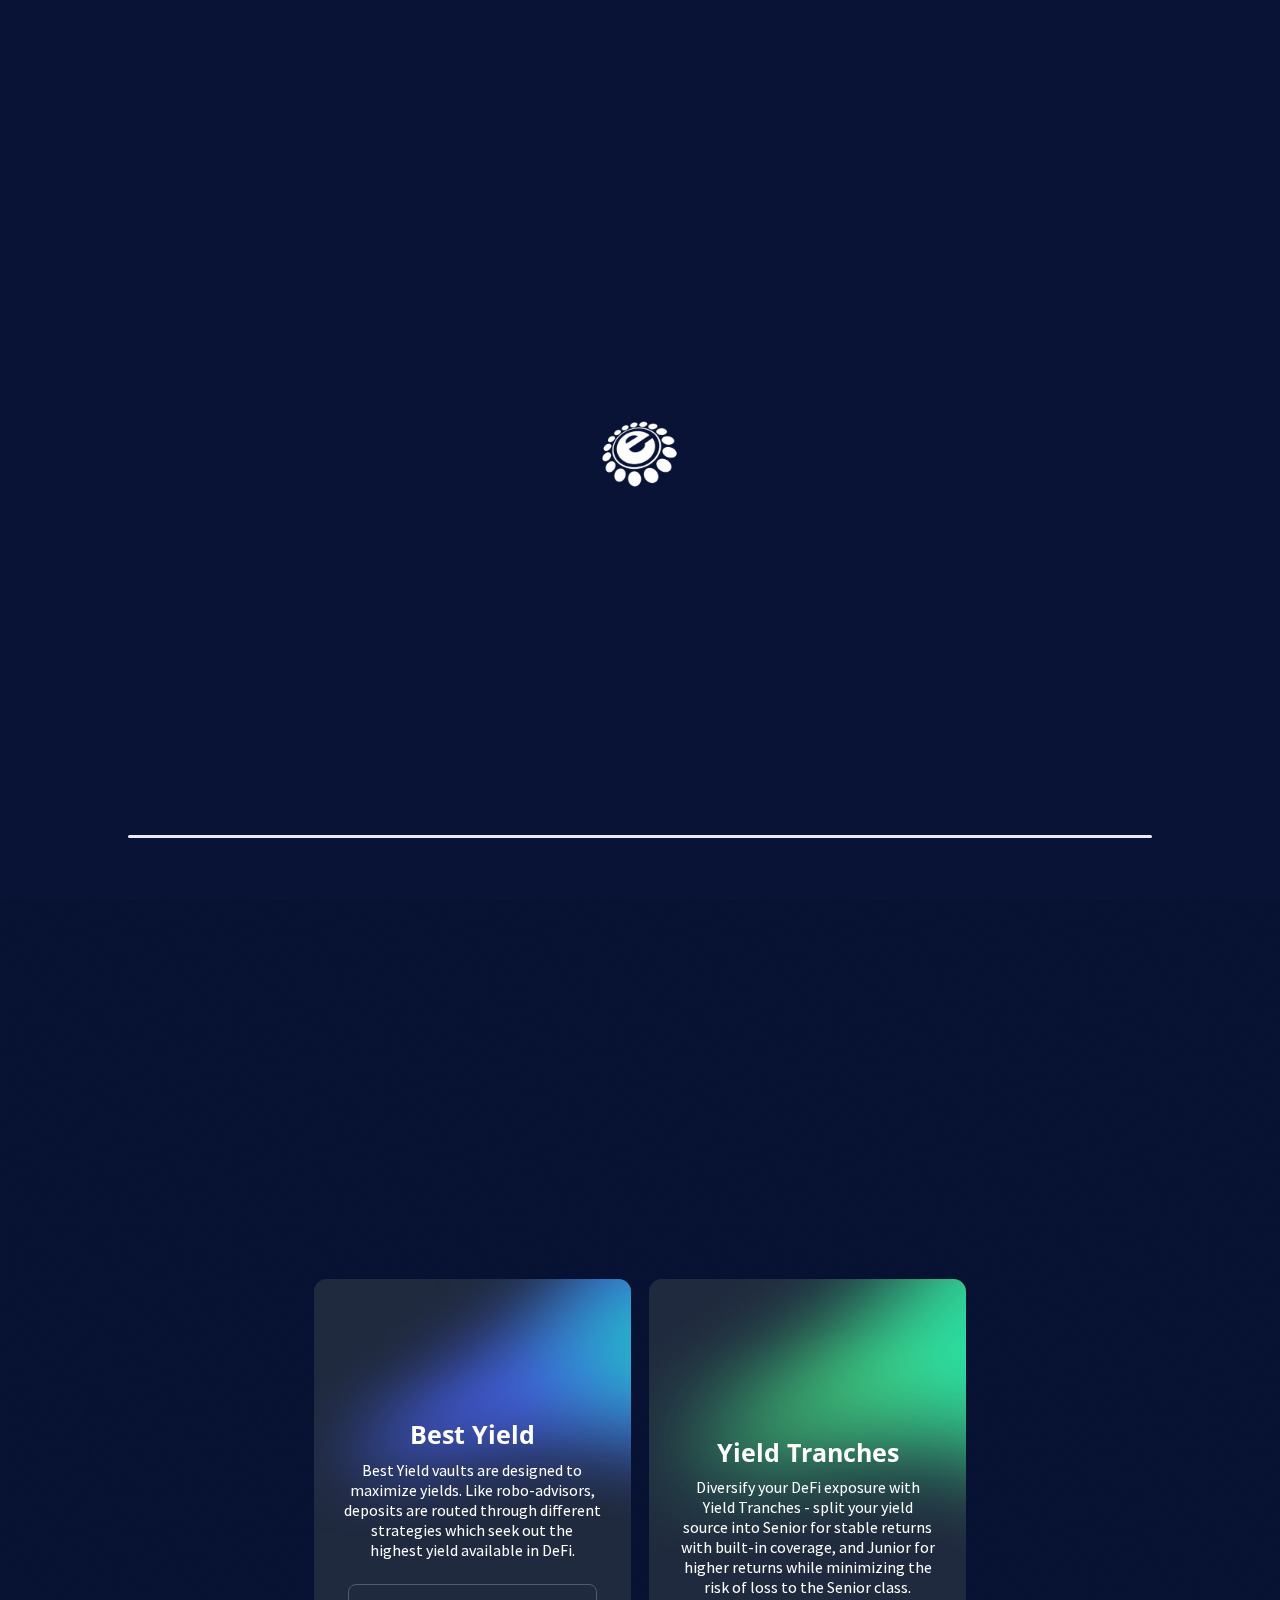
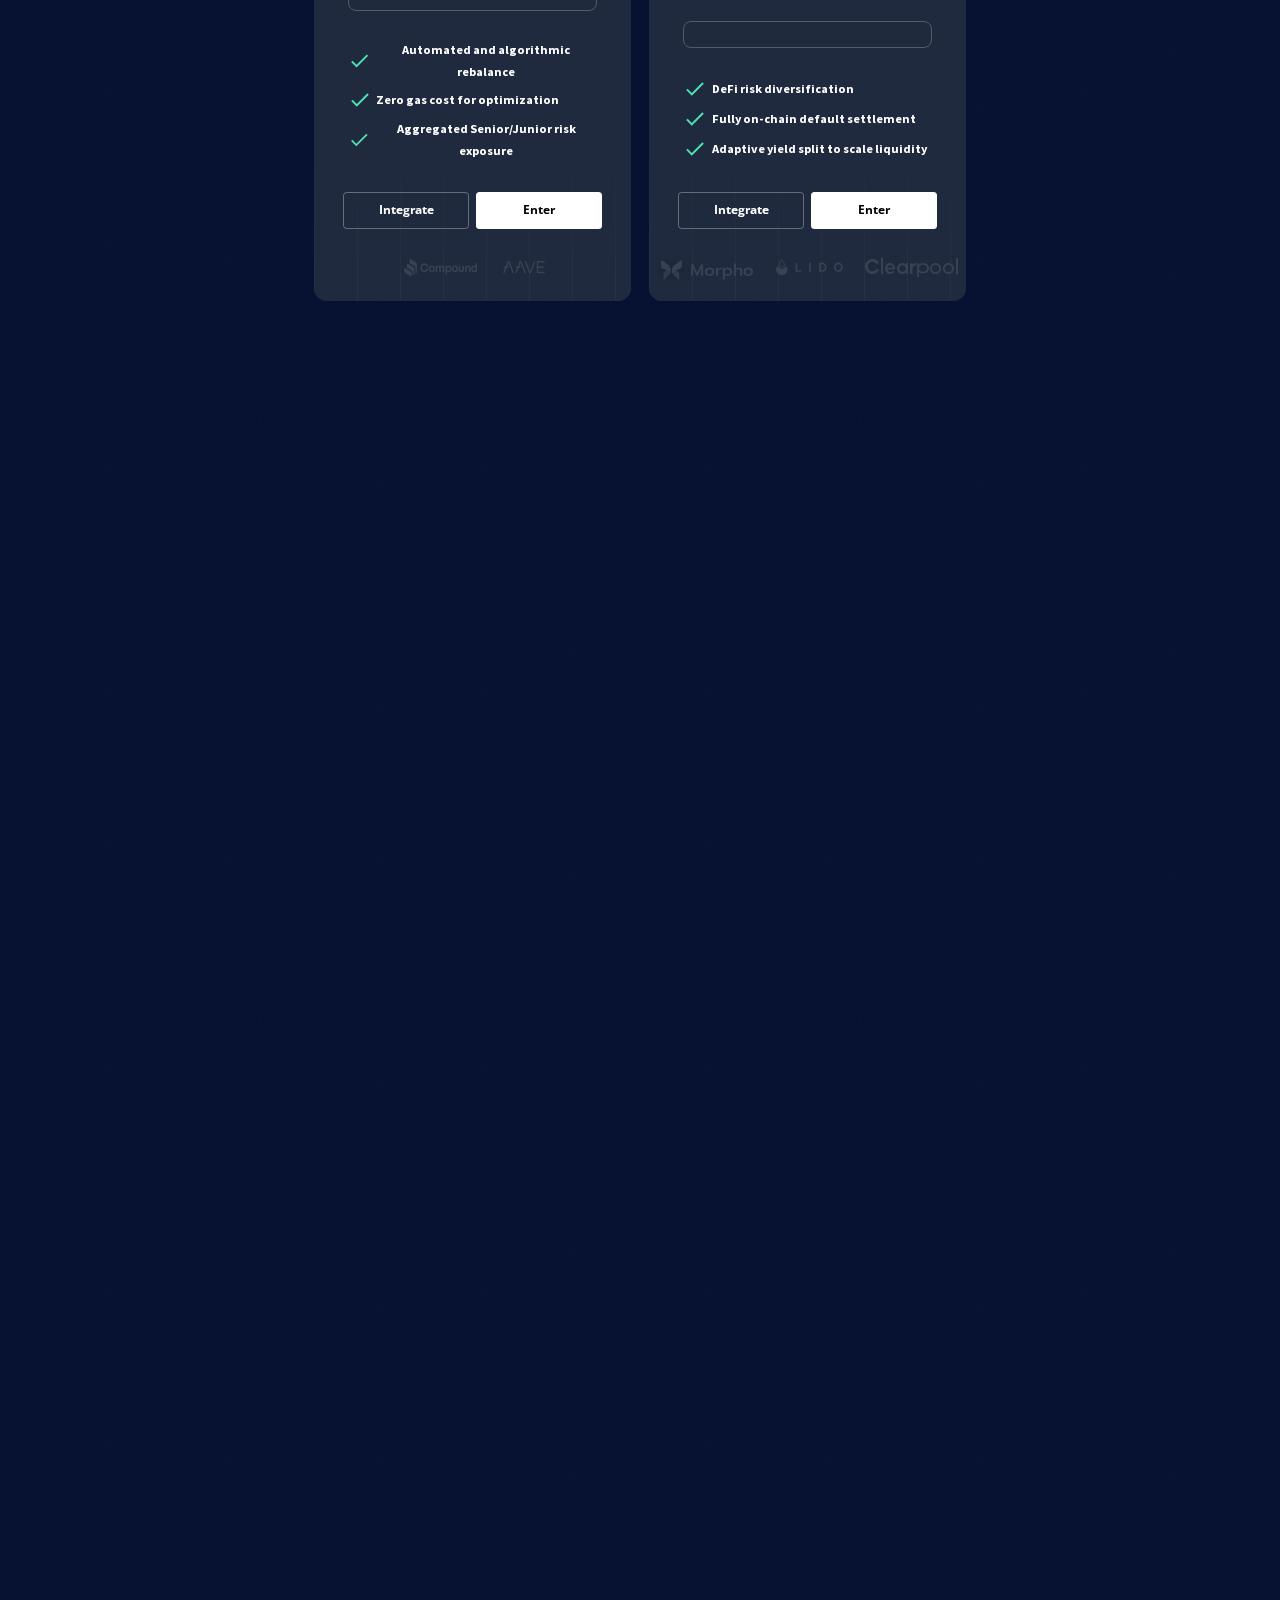
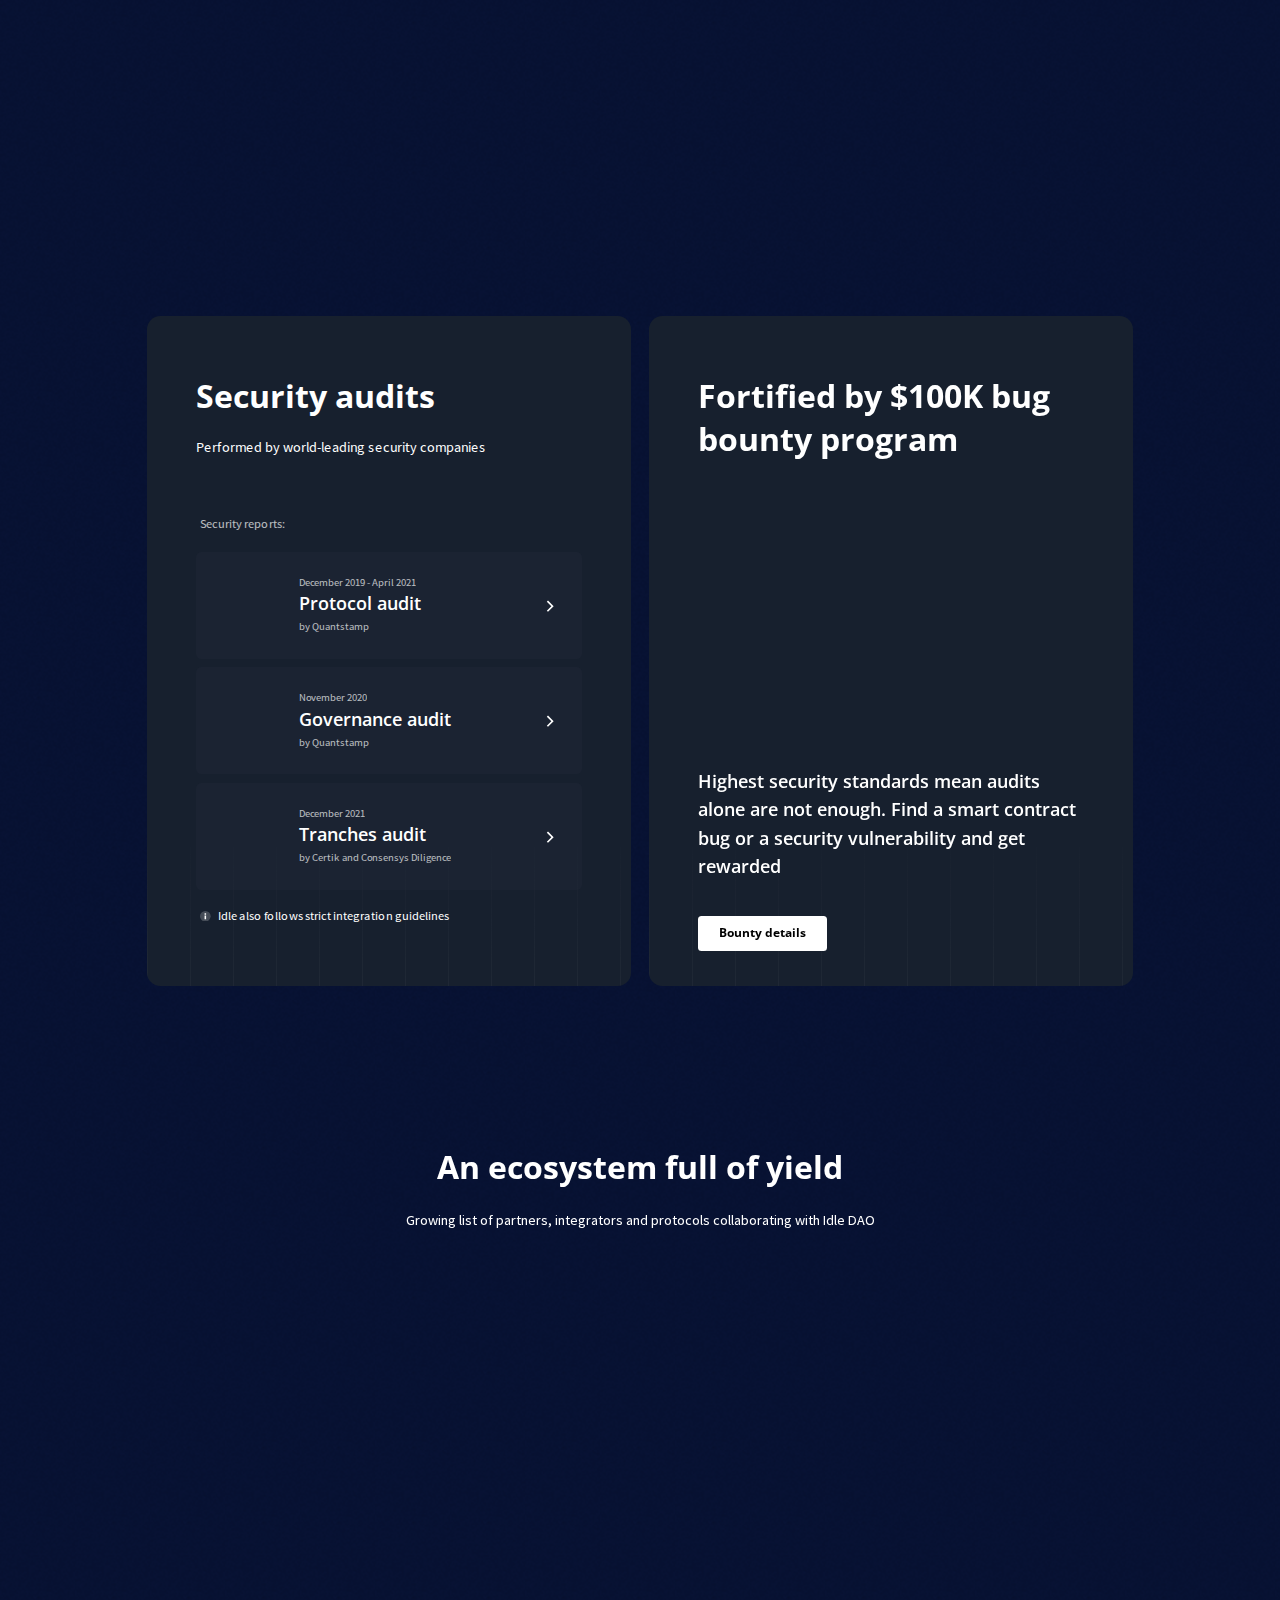
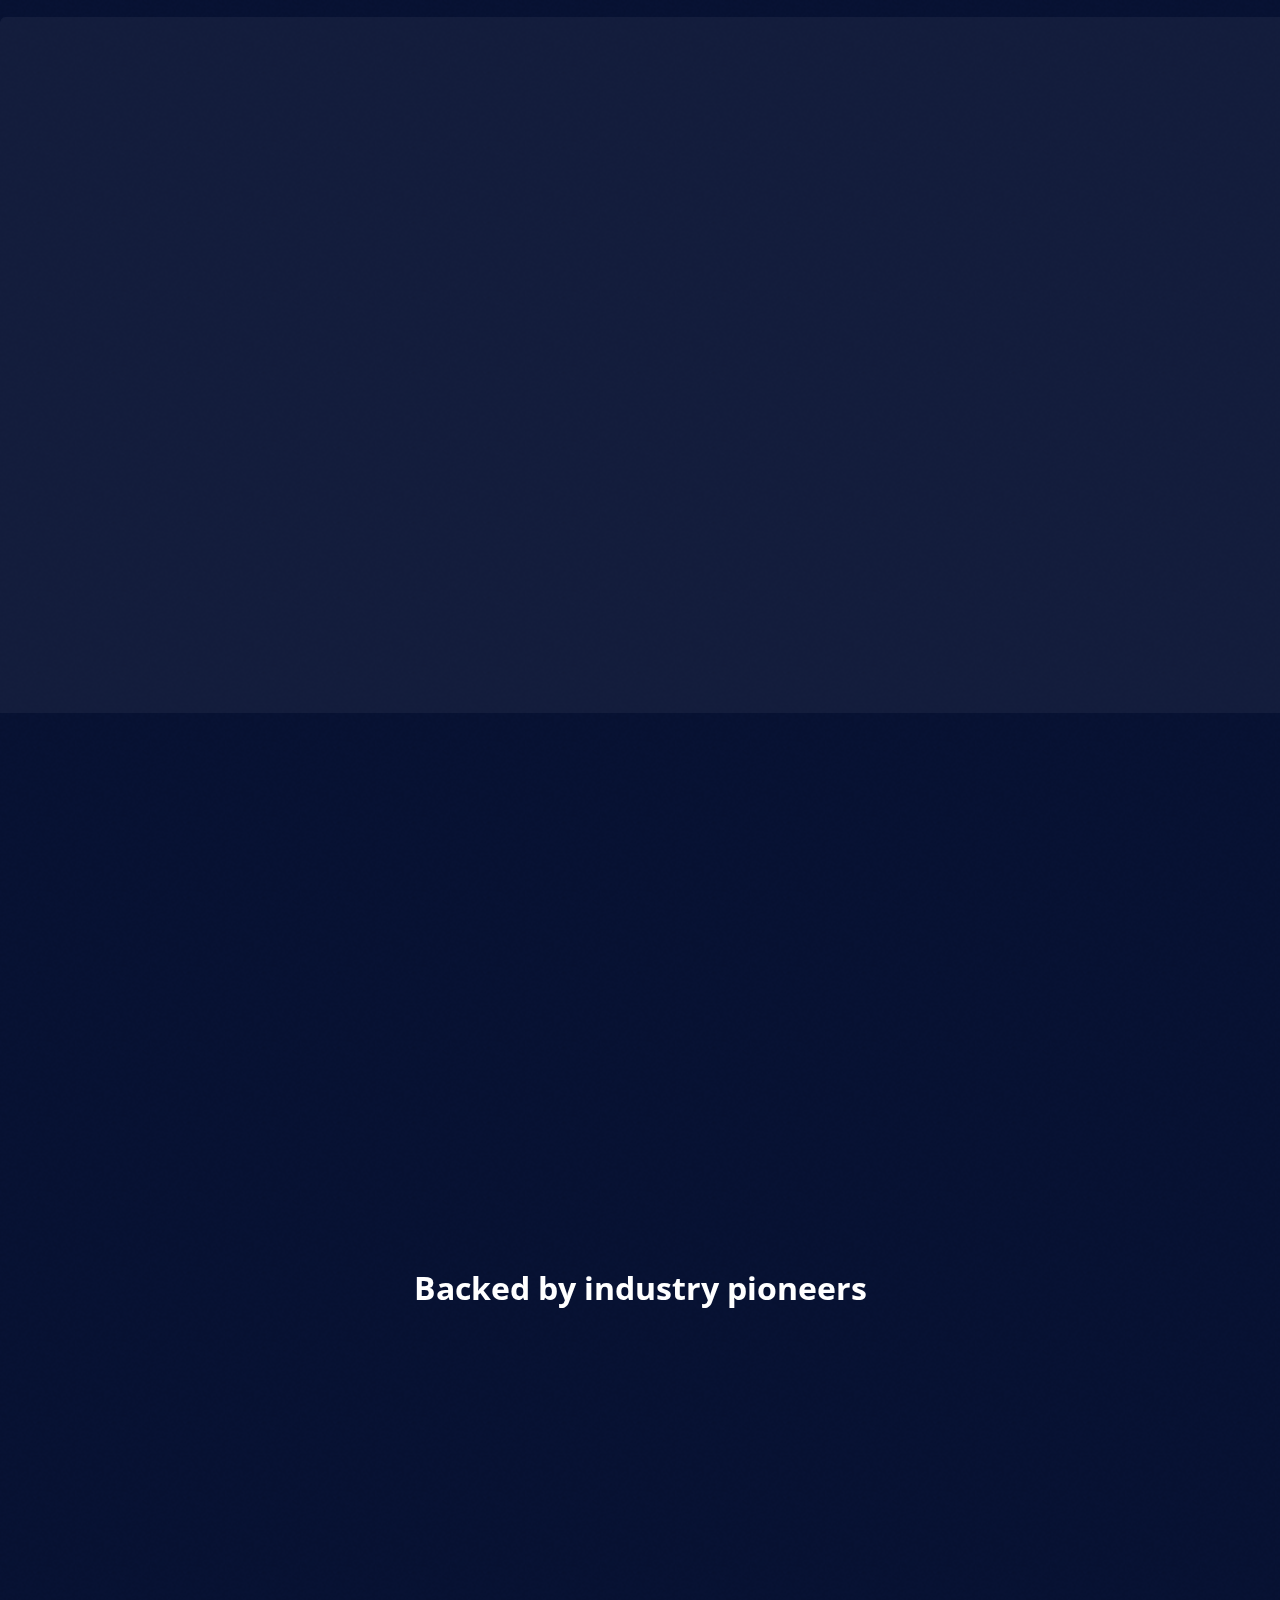
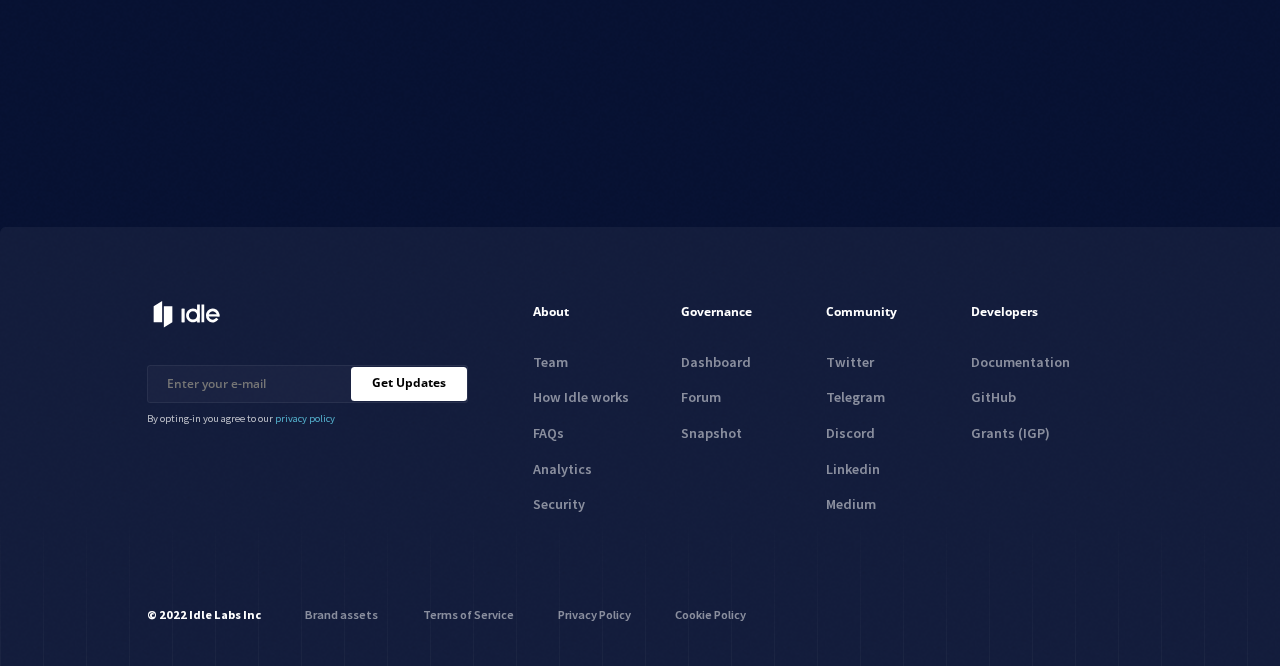
==== no-script.html @ 6b922070 "initial commit" ====
<!DOCTYPE html>
<html lang=en>
<head>
<meta charset=utf-8>
<title>Enable JavaScript</title>
<meta name=robots content=noindex>
<script>window.location.href="/"</script>
<link rel=alternate hreflang=x-default href=http://localhost:8080/ >
<link rel=preload as=image href="assets/img/bgCircles-desktop1.813090.svg">
<link rel=preload as=image href="assets/img/bgCircles-tablet1.5742b5.svg">
<link rel=preload as=image href="assets/img/video-placeholder.2851c4.png">
<link rel=apple-touch-icon sizes=180x180 href="assets/img/apple-touch-icon.627d3f.png">
<link rel=icon type=image/png sizes=32x32 href="assets/img/favicon-32x32.289f89.png">
<link rel=icon type=image/png sizes=16x16 href="assets/img/favicon-16x16.7bce08.png">
<link rel=manifest href="assets/site.webmanifest">
<link rel=mask-icon href="assets/img/safari-pinned-tab.f50ffe.svg" color=#5bbad5>
<meta name=msapplication-TileColor content=#2b5797>
<meta name=theme-color content=#ffffff>
<link href="24.f4e182.css" rel=stylesheet>
<link href="no-script.f18c16.css" rel=stylesheet>
<script>window.ga=window.ga||function(){(ga.q=ga.q||[]).push(arguments)},ga.l=+new Date,ga("create","UA-156373850-1","auto"),ga("send","pageview")</script>
<script async src=https://www.google-analytics.com/analytics.js></script>
</head>
<body class=locale-en>
@inline css here@
<main id=main data-page-id=no-script>
<section class=no-script__section>
<div class=no-script__container>
<div class=no-script__logo-block>
<img src="assets/img/logo.315484.png" alt="Idle finance logo" class=no-script__logo-block__image>
</div>
<div class=no-script__text-block>
<h2 class="no-script__text-block__title title-no-script">JavaScript Required</h2>
<p class="no-script__text-block__subtitle subtitle-no-script">
We’re sorry, but this website needs JavaScript enabled to run correctly. Please, turn it on and come back later. Thank you!
</p>
<p class="no-script__text-block__desc desc-no-script">
If you need help, use
<a href=https://www.enablejavascript.io/en class=no-script__text-block__link target=_blank rel="nofollow noreferrer noopener">this link</a>
to get more information how to turn on JavaScript on your browser.
</p>
</div>
</div>
</section>
</main>
</body>
</html>
---- 24.f4e182.css ----
a,abbr,acronym,address,applet,article,aside,audio,b,big,blockquote,body,canvas,caption,center,cite,code,dd,del,details,dfn,div,dl,dt,em,embed,fieldset,figcaption,figure,footer,form,h1,h2,h3,h4,h5,h6,header,hgroup,html,i,iframe,img,ins,kbd,label,legend,li,main,mark,menu,nav,object,ol,output,p,pre,q,ruby,s,samp,section,small,span,strike,strong,sub,summary,sup,table,tbody,td,tfoot,th,thead,time,tr,tt,u,ul,var,video{border:0;font-size:100%;font:inherit;margin:0;padding:0;vertical-align:baseline}article,aside,details,figcaption,figure,footer,header,hgroup,main,menu,nav,section{display:block}[hidden]{display:none}body{line-height:1}menu,ol,ul{list-style:none}blockquote,q{quotes:none}blockquote:after,blockquote:before,q:after,q:before{content:"";content:none}table{border-collapse:collapse;border-spacing:0}html{font-size:6.94444vw}@media (max-width:1024px){html{font-size:13.02083vw}}@media (max-width:480px){html{font-size:26.66667vw}}@font-face{font-display:swap;font-family:Open Sans;font-weight:600;src:url(assets/fonts/OpenSansSemiBold.d72615.ttf) format("truetype")}@font-face{font-display:swap;font-family:Open Sans;font-weight:700;src:url(assets/fonts/OpenSansBold.6e2716.ttf) format("truetype")}@font-face{font-display:swap;font-family:Source Sans Pro;font-weight:400;src:url(assets/fonts/SourceSansProRegular.df87f5.ttf) format("truetype")}@font-face{font-display:swap;font-family:Source Sans Pro;font-weight:600;src:url(assets/fonts/SourceSansProSemiBold.f2fa8f.ttf) format("truetype")}@font-face{font-display:swap;font-family:Source Sans Pro;font-weight:700;src:url(assets/fonts/SourceSansProBold.2dec2f.ttf) format("truetype")}@font-face{font-display:swap;font-family:Fira Code;font-weight:400;src:url(assets/fonts/FiraCode-Regular.34d681.ttf) format("truetype")}:root{--main-font:"Open Sans",sans-serif;--sub-font:"Source Sans Pro",sans-serif;--font-size-h1:.72rem;--font-size-h2:.36rem;--font-size-h3:.28rem;--font-size-h4:.2rem;--font-size-sub-1:.16rem;--font-size-sub-2:.14rem;--font-size-sub-3:.12rem;--font-size-sub-4:.12rem;--font-size-desc1:.24rem;--font-size-desc2:.16rem;--font-size-desc3:.14rem;--font-size-desc-large:.2rem;--font-size-btn-label1:.16rem;--font-size-btn-label2:.14rem;--font-size-label1:.16rem;--font-size-label2:.16rem;--font-size-label3:.14rem;--font-size-value1:.54rem;--font-size-value2:.28rem;--font-size-tab-desc1:.14rem;--line-height-h1:.8rem;--line-height-h2:.48rem;--line-height-h3:.44rem;--line-height-h4:.32rem;--line-height-sub-1:.22rem;--line-height-sub-2:.21rem;--line-height-sub-3:.16rem;--line-height-sub-4:.14rem;--line-height-desc1:.4rem;--line-height-desc2:.32rem;--line-height-desc3:.24rem;--line-height-desc-large:.32rem;--line-height-btn-label1:.22rem;--line-height-btn-label2:.19rem;--line-height-label1:.24rem;--line-height-label2:.24rem;--line-height-label3:.3rem;--line-height-value1:.56rem;--line-height-value2:.32rem;--line-height-tab-desc1:.3rem;--font-weight-1:100;--font-weight-2:200;--font-weight-3:300;--font-weight-4:400;--font-weight-5:500;--font-weight-6:600;--font-weight-7:700;--letter-spacing:normal;--letter-spacing-0:0;--letter-spacing-1:-1%;--letter-spacing-2:-2%;--letter-spacing-3:-.02rem;--font-no-script:"Open Sans",sans-serif;--font-size-title-ns:.43rem;--font-size-subtitle-ns:.2rem;--font-size-desc-ns:.16rem;--line-height-title-ns:.52rem;--line-height-subtitle-ns:.26rem;--line-height-desc-ns:.19rem;--letter-spacing-title-ns:-.006rem;--letter-spacing-subtitle-ns:-.002rem;--letter-spacing-desc-ns:-.001rem;--font-page-404:"Open Sans",sans-serif;--font-size-title-404:1.73rem;--font-size-subtitle-404:.2rem;--font-size-label-404:.16rem;--line-height-title-404:2.08rem;--line-height-subtitle-404:.26rem;--line-height-label-404:.19rem;--letter-spacing-title-404:-.047rem;--letter-spacing-subtitle-404:-.0005rem;--letter-spacing-label-404:-.0018rem}@media (max-width:1024px){:root{--font-size-h1:.64rem;--font-size-h3:.26rem;--font-size-desc1:.22rem;--font-size-desc-large:.16rem;--font-size-label1:.32rem;--font-size-label2:.16rem;--font-size-sub-2:.12rem;--font-size-sub-3:.1rem;--font-size-sub-4:.12rem;--font-size-value1:.4rem;--font-size-value2:.26rem;--font-size-tab-desc1:.12rem;--line-height-h1:.68rem;--line-height-h3:.32rem;--line-height-desc1:.36rem;--line-height-desc-large:.28rem;--line-height-label1:.4rem;--line-height-label2:.24rem;--line-height-sub-2:.14rem;--line-height-sub-3:.14rem;--line-height-sub-4:.21rem;--line-height-value1:.44rem;--line-height-value2:.34rem;--line-height-tab-desc1:.28rem;--letter-spacing-title-ns:-.007rem;--letter-spacing-subtitle-ns:-.002rem;--font-size-title-404:1.5rem;--line-height-title-404:1.8rem;--letter-spacing-title-404:-.044rem}}@media (max-width:480px){:root{--font-size-h1:.46rem;--font-size-h2:.34rem;--font-size-h3:.22rem;--font-size-h4:.18rem;--font-size-sub-1:.12rem;--font-size-sub-4:.11rem;--font-size-desc1:.2rem;--font-size-desc2:.16rem;--font-size-label1:.24rem;--font-size-btn-label1:.14rem;--font-size-btn-label2:.12rem;--font-size-value1:.42rem;--font-size-value2:.22rem;--line-height-h1:.54rem;--line-height-h2:.42rem;--line-height-h3:.3rem;--line-height-h4:.3rem;--line-height-sub-1:.2rem;--line-height-desc1:.32rem;--line-height-desc2:.28rem;--line-height-label1:.32rem;--line-height-btn-label1:.19rem;--line-height-value1:.4rem;--line-height-value2:.28rem;--font-size-title-ns:.2rem;--font-size-subtitle-ns:.14rem;--font-size-desc-ns:.12rem;--line-height-title-ns:.24rem;--line-height-subtitle-ns:.18rem;--line-height-desc-ns:.14rem;--letter-spacing-title-ns:-.0033rem;--letter-spacing-subtitle-ns:-.00125rem;--letter-spacing-desc-ns:-.0008rem;--font-size-title-404:1rem;--font-size-subtitle-404:.14rem;--font-size-label-404:.12rem;--line-height-title-404:1.2rem;--line-height-subtitle-404:.18rem;--line-height-label-404:.14rem;--letter-spacing-title-404:-.0275rem;--letter-spacing-label-404:-.001rem}}:root{--color-black:#000;--color-gray:#cdd0d6;--color-white:#fff;--color-white80:hsla(0,0%,100%,0.5019607843137255);--color-white40:hsla(0,0%,100%,0.3764705882352941);--color-main-dark:#081336;--color-underline:#d9d9d9;--color-secondary-dark:#17202e;--color-tertiary-dark:#202a3e;--color-additional-dark:#464d66;--color-main-accent:#9caff6;--color-secondary-accent:#0416d2;--color-primary:#3973cf;--color-product-card-bg:linear-gradient(360deg,#3643b9 -35.85%,#3643b8 -25.95%,#3441b7 -16.05%,#323fb4 -6.15%,#2f3bb0 3.76%,#2a37aa 13.66%,#2532a4 23.56%,#202c9d 33.46%,#1a2795 43.37%,#15218e 53.27%,#101c88 63.17%,#0b1882 73.07%,#08147e 82.98%,#06127b 92.88%,#04107a 102.78%,#041079 112.68%);--color-bg-no-script:#081336;--color-desc-no-script:#7d7d7d;--color-subtitle-no-script:#8a8a8a;--color-link-no-script:#b0b0b0;--color-title-no-script:#eee;--color-bg-page-404:#081336;--color-subtitle-page-404:#8a8a8a;--color-title-page-404:#eee;--container-width:11.1rem;--container-width-small:8rem;--header-height:.76rem}@media (max-width:1024px){:root{--container-width:6.8rem;--container-width-small:6.8rem}}@media (max-width:480px){:root{--container-width:3.15rem;--container-width-small:3.15rem}}a{color:#6ae4ff}a.center-text,article.center-text,blockquote.center-text,body.center-text,button.center-text,div.center-text,footer.center-text,form.center-text,h1.center-text,h2.center-text,h3.center-text,h4.center-text,h5.center-text,h6.center-text,header.center-text,html.center-text,label.center-text,li.center-text,nav.center-text,p.center-text,section.center-text,small.center-text,span.center-text,strong.center-text,ul.center-text{text-align:center}a.left-text,article.left-text,blockquote.left-text,body.left-text,button.left-text,div.left-text,footer.left-text,form.left-text,h1.left-text,h2.left-text,h3.left-text,h4.left-text,h5.left-text,h6.left-text,header.left-text,html.left-text,label.left-text,li.left-text,nav.left-text,p.left-text,section.left-text,small.left-text,span.left-text,strong.left-text,ul.left-text{text-align:left}a.right-text,article.right-text,blockquote.right-text,body.right-text,button.right-text,div.right-text,footer.right-text,form.right-text,h1.right-text,h2.right-text,h3.right-text,h4.right-text,h5.right-text,h6.right-text,header.right-text,html.right-text,label.right-text,li.right-text,nav.right-text,p.right-text,section.right-text,small.right-text,span.right-text,strong.right-text,ul.right-text{text-align:right}a.cap-text,article.cap-text,blockquote.cap-text,body.cap-text,button.cap-text,div.cap-text,footer.cap-text,form.cap-text,h1.cap-text,h2.cap-text,h3.cap-text,h4.cap-text,h5.cap-text,h6.cap-text,header.cap-text,html.cap-text,label.cap-text,li.cap-text,nav.cap-text,p.cap-text,section.cap-text,small.cap-text,span.cap-text,strong.cap-text,ul.cap-text{text-transform:capitalize}a.up-text,article.up-text,blockquote.up-text,body.up-text,button.up-text,div.up-text,footer.up-text,form.up-text,h1.up-text,h2.up-text,h3.up-text,h4.up-text,h5.up-text,h6.up-text,header.up-text,html.up-text,label.up-text,li.up-text,nav.up-text,p.up-text,section.up-text,small.up-text,span.up-text,strong.up-text,ul.up-text{text-transform:uppercase}a.low-text,article.low-text,blockquote.low-text,body.low-text,button.low-text,div.low-text,footer.low-text,form.low-text,h1.low-text,h2.low-text,h3.low-text,h4.low-text,h5.low-text,h6.low-text,header.low-text,html.low-text,label.low-text,li.low-text,nav.low-text,p.low-text,section.low-text,small.low-text,span.low-text,strong.low-text,ul.low-text{text-transform:lowercase}a.title-h1,article.title-h1,blockquote.title-h1,body.title-h1,button.title-h1,div.title-h1,footer.title-h1,form.title-h1,h1.title-h1,h2.title-h1,h3.title-h1,h4.title-h1,h5.title-h1,h6.title-h1,header.title-h1,html.title-h1,label.title-h1,li.title-h1,nav.title-h1,p.title-h1,section.title-h1,small.title-h1,span.title-h1,strong.title-h1,ul.title-h1{color:var(--color-white);font-family:var(--main-font);font-size:var(--font-size-h1);font-weight:var(--font-weight-6);letter-spacing:var(--letter-spacing-3);line-height:var(--line-height-h1)}a.title-h2,article.title-h2,blockquote.title-h2,body.title-h2,button.title-h2,div.title-h2,footer.title-h2,form.title-h2,h1.title-h2,h2.title-h2,h3.title-h2,h4.title-h2,h5.title-h2,h6.title-h2,header.title-h2,html.title-h2,label.title-h2,li.title-h2,nav.title-h2,p.title-h2,section.title-h2,small.title-h2,span.title-h2,strong.title-h2,ul.title-h2{color:var(--color-white);font-family:var(--main-font);font-size:var(--font-size-h2);font-weight:var(--font-weight-7);letter-spacing:var(--letter-spacing-1);line-height:var(--line-height-h2)}a.title-h3,article.title-h3,blockquote.title-h3,body.title-h3,button.title-h3,div.title-h3,footer.title-h3,form.title-h3,h1.title-h3,h2.title-h3,h3.title-h3,h4.title-h3,h5.title-h3,h6.title-h3,header.title-h3,html.title-h3,label.title-h3,li.title-h3,nav.title-h3,p.title-h3,section.title-h3,small.title-h3,span.title-h3,strong.title-h3,ul.title-h3{color:var(--color-white);font-family:var(--main-font);font-size:var(--font-size-h3);font-weight:var(--font-weight-7);letter-spacing:var(--letter-spacing);line-height:var(--line-height-h3)}a.title-h4,article.title-h4,blockquote.title-h4,body.title-h4,button.title-h4,div.title-h4,footer.title-h4,form.title-h4,h1.title-h4,h2.title-h4,h3.title-h4,h4.title-h4,h5.title-h4,h6.title-h4,header.title-h4,html.title-h4,label.title-h4,li.title-h4,nav.title-h4,p.title-h4,section.title-h4,small.title-h4,span.title-h4,strong.title-h4,ul.title-h4{color:var(--color-white);font-family:var(--main-font);font-size:var(--font-size-h4);font-weight:var(--font-weight-6);letter-spacing:var(--letter-spacing-1);line-height:var(--line-height-h4)}a.subtitle-1,article.subtitle-1,blockquote.subtitle-1,body.subtitle-1,button.subtitle-1,div.subtitle-1,footer.subtitle-1,form.subtitle-1,h1.subtitle-1,h2.subtitle-1,h3.subtitle-1,h4.subtitle-1,h5.subtitle-1,h6.subtitle-1,header.subtitle-1,html.subtitle-1,label.subtitle-1,li.subtitle-1,nav.subtitle-1,p.subtitle-1,section.subtitle-1,small.subtitle-1,span.subtitle-1,strong.subtitle-1,ul.subtitle-1{color:var(--color-white);font-family:var(--main-font);font-size:var(--font-size-sub-1);font-weight:var(--font-weight-6);letter-spacing:var(--letter-spacing-1);line-height:var(--line-height-sub-1)}a.subtitle-2,article.subtitle-2,blockquote.subtitle-2,body.subtitle-2,button.subtitle-2,div.subtitle-2,footer.subtitle-2,form.subtitle-2,h1.subtitle-2,h2.subtitle-2,h3.subtitle-2,h4.subtitle-2,h5.subtitle-2,h6.subtitle-2,header.subtitle-2,html.subtitle-2,label.subtitle-2,li.subtitle-2,nav.subtitle-2,p.subtitle-2,section.subtitle-2,small.subtitle-2,span.subtitle-2,strong.subtitle-2,ul.subtitle-2{color:var(--color-white);font-family:var(--sub-font);font-size:var(--font-size-sub-2);font-weight:var(--font-weight-4);letter-spacing:var(--letter-spacing);line-height:var(--line-height-sub-2)}a.subtitle-3,article.subtitle-3,blockquote.subtitle-3,body.subtitle-3,button.subtitle-3,div.subtitle-3,footer.subtitle-3,form.subtitle-3,h1.subtitle-3,h2.subtitle-3,h3.subtitle-3,h4.subtitle-3,h5.subtitle-3,h6.subtitle-3,header.subtitle-3,html.subtitle-3,label.subtitle-3,li.subtitle-3,nav.subtitle-3,p.subtitle-3,section.subtitle-3,small.subtitle-3,span.subtitle-3,strong.subtitle-3,ul.subtitle-3{color:var(--color-white);font-family:var(--main-font);font-size:var(--font-size-sub-3);font-weight:var(--font-weight-6);letter-spacing:var(--letter-spacing);line-height:var(--line-height-sub-3)}a.subtitle-4,article.subtitle-4,blockquote.subtitle-4,body.subtitle-4,button.subtitle-4,div.subtitle-4,footer.subtitle-4,form.subtitle-4,h1.subtitle-4,h2.subtitle-4,h3.subtitle-4,h4.subtitle-4,h5.subtitle-4,h6.subtitle-4,header.subtitle-4,html.subtitle-4,label.subtitle-4,li.subtitle-4,nav.subtitle-4,p.subtitle-4,section.subtitle-4,small.subtitle-4,span.subtitle-4,strong.subtitle-4,ul.subtitle-4{color:var(--color-white);font-family:var(--sub-font);font-size:var(--font-size-sub-4);font-weight:var(--font-weight-4);letter-spacing:var(--letter-spacing);line-height:var(--line-height-sub-4)}a.desc-1,article.desc-1,blockquote.desc-1,body.desc-1,button.desc-1,div.desc-1,footer.desc-1,form.desc-1,h1.desc-1,h2.desc-1,h3.desc-1,h4.desc-1,h5.desc-1,h6.desc-1,header.desc-1,html.desc-1,label.desc-1,li.desc-1,nav.desc-1,p.desc-1,section.desc-1,small.desc-1,span.desc-1,strong.desc-1,ul.desc-1{color:var(--color-white);font-family:var(--sub-font);font-size:var(--font-size-desc1);font-weight:var(--font-weight-4);letter-spacing:var(--letter-spacing);line-height:var(--line-height-desc1)}a.desc-2,article.desc-2,blockquote.desc-2,body.desc-2,button.desc-2,div.desc-2,footer.desc-2,form.desc-2,h1.desc-2,h2.desc-2,h3.desc-2,h4.desc-2,h5.desc-2,h6.desc-2,header.desc-2,html.desc-2,label.desc-2,li.desc-2,nav.desc-2,p.desc-2,section.desc-2,small.desc-2,span.desc-2,strong.desc-2,ul.desc-2{color:var(--color-white);font-family:var(--sub-font);font-size:var(--font-size-desc2);font-weight:var(--font-weight-4);letter-spacing:var(--letter-spacing-1);line-height:var(--line-height-desc2)}a.desc-3,article.desc-3,blockquote.desc-3,body.desc-3,button.desc-3,div.desc-3,footer.desc-3,form.desc-3,h1.desc-3,h2.desc-3,h3.desc-3,h4.desc-3,h5.desc-3,h6.desc-3,header.desc-3,html.desc-3,label.desc-3,li.desc-3,nav.desc-3,p.desc-3,section.desc-3,small.desc-3,span.desc-3,strong.desc-3,ul.desc-3{color:var(--color-white);font-family:var(--sub-font);font-size:var(--font-size-desc3);font-weight:var(--font-weight-4);letter-spacing:var(--letter-spacing);line-height:var(--line-height-desc3)}a.desc-large,article.desc-large,blockquote.desc-large,body.desc-large,button.desc-large,div.desc-large,footer.desc-large,form.desc-large,h1.desc-large,h2.desc-large,h3.desc-large,h4.desc-large,h5.desc-large,h6.desc-large,header.desc-large,html.desc-large,label.desc-large,li.desc-large,nav.desc-large,p.desc-large,section.desc-large,small.desc-large,span.desc-large,strong.desc-large,ul.desc-large{color:var(--color-white);font-family:var(--main-font);font-size:var(--font-size-desc-large);font-weight:var(--font-weight-6);letter-spacing:var(--letter-spacing-1);line-height:var(--line-height-desc-large)}a.btn-label-1,article.btn-label-1,blockquote.btn-label-1,body.btn-label-1,button.btn-label-1,div.btn-label-1,footer.btn-label-1,form.btn-label-1,h1.btn-label-1,h2.btn-label-1,h3.btn-label-1,h4.btn-label-1,h5.btn-label-1,h6.btn-label-1,header.btn-label-1,html.btn-label-1,label.btn-label-1,li.btn-label-1,nav.btn-label-1,p.btn-label-1,section.btn-label-1,small.btn-label-1,span.btn-label-1,strong.btn-label-1,ul.btn-label-1{color:var(--color-white);font-family:var(--main-font);font-size:var(--font-size-btn-label1);font-weight:var(--font-weight-7);letter-spacing:var(--letter-spacing-2);line-height:var(--line-height-btn-label1)}a.btn-label-2,article.btn-label-2,blockquote.btn-label-2,body.btn-label-2,button.btn-label-2,div.btn-label-2,footer.btn-label-2,form.btn-label-2,h1.btn-label-2,h2.btn-label-2,h3.btn-label-2,h4.btn-label-2,h5.btn-label-2,h6.btn-label-2,header.btn-label-2,html.btn-label-2,label.btn-label-2,li.btn-label-2,nav.btn-label-2,p.btn-label-2,section.btn-label-2,small.btn-label-2,span.btn-label-2,strong.btn-label-2,ul.btn-label-2{color:var(--color-white);font-family:var(--main-font);font-size:var(--font-size-btn-label2);font-weight:var(--font-weight-7);letter-spacing:var(--letter-spacing-2);line-height:var(--line-height-btn-label2)}a.label-1,article.label-1,blockquote.label-1,body.label-1,button.label-1,div.label-1,footer.label-1,form.label-1,h1.label-1,h2.label-1,h3.label-1,h4.label-1,h5.label-1,h6.label-1,header.label-1,html.label-1,label.label-1,li.label-1,nav.label-1,p.label-1,section.label-1,small.label-1,span.label-1,strong.label-1,ul.label-1{color:var(--color-white);font-family:var(--sub-font);font-size:var(--font-size-label1);font-weight:var(--font-weight-6);letter-spacing:var(--letter-spacing-1);line-height:var(--line-height-label1)}a.label-2,article.label-2,blockquote.label-2,body.label-2,button.label-2,div.label-2,footer.label-2,form.label-2,h1.label-2,h2.label-2,h3.label-2,h4.label-2,h5.label-2,h6.label-2,header.label-2,html.label-2,label.label-2,li.label-2,nav.label-2,p.label-2,section.label-2,small.label-2,span.label-2,strong.label-2,ul.label-2{color:var(--color-white);font-family:var(--sub-font);font-size:var(--font-size-label2);font-weight:var(--font-weight-6);letter-spacing:var(--letter-spacing-1);line-height:var(--line-height-label2)}a.label-3,article.label-3,blockquote.label-3,body.label-3,button.label-3,div.label-3,footer.label-3,form.label-3,h1.label-3,h2.label-3,h3.label-3,h4.label-3,h5.label-3,h6.label-3,header.label-3,html.label-3,label.label-3,li.label-3,nav.label-3,p.label-3,section.label-3,small.label-3,span.label-3,strong.label-3,ul.label-3{color:var(--color-white);font-family:var(--main-font);font-size:var(--font-size-label3);font-weight:var(--font-weight-7);letter-spacing:var(--letter-spacing-1);line-height:var(--line-height-label3)}a.value-1,article.value-1,blockquote.value-1,body.value-1,button.value-1,div.value-1,footer.value-1,form.value-1,h1.value-1,h2.value-1,h3.value-1,h4.value-1,h5.value-1,h6.value-1,header.value-1,html.value-1,label.value-1,li.value-1,nav.value-1,p.value-1,section.value-1,small.value-1,span.value-1,strong.value-1,ul.value-1{color:var(--color-white);font-family:var(--main-font);font-size:var(--font-size-value1);font-weight:var(--font-weight-7);letter-spacing:var(--letter-spacing-1);line-height:var(--line-height-value1)}a.value-2,article.value-2,blockquote.value-2,body.value-2,button.value-2,div.value-2,footer.value-2,form.value-2,h1.value-2,h2.value-2,h3.value-2,h4.value-2,h5.value-2,h6.value-2,header.value-2,html.value-2,label.value-2,li.value-2,nav.value-2,p.value-2,section.value-2,small.value-2,span.value-2,strong.value-2,ul.value-2{color:var(--color-white);font-family:var(--main-font);font-size:var(--font-size-value2);font-weight:var(--font-weight-7);letter-spacing:var(--letter-spacing-2);line-height:var(--line-height-value2)}a.tab-desc-1,article.tab-desc-1,blockquote.tab-desc-1,body.tab-desc-1,button.tab-desc-1,div.tab-desc-1,footer.tab-desc-1,form.tab-desc-1,h1.tab-desc-1,h2.tab-desc-1,h3.tab-desc-1,h4.tab-desc-1,h5.tab-desc-1,h6.tab-desc-1,header.tab-desc-1,html.tab-desc-1,label.tab-desc-1,li.tab-desc-1,nav.tab-desc-1,p.tab-desc-1,section.tab-desc-1,small.tab-desc-1,span.tab-desc-1,strong.tab-desc-1,ul.tab-desc-1{color:var(--color-white);font-family:var(--main-font);font-size:var(--font-size-tab-desc1);font-weight:var(--font-weight-6);letter-spacing:var(--letter-spacing-1);line-height:var(--line-height-tab-desc1)}a.title-no-script,article.title-no-script,blockquote.title-no-script,body.title-no-script,button.title-no-script,div.title-no-script,footer.title-no-script,form.title-no-script,h1.title-no-script,h2.title-no-script,h3.title-no-script,h4.title-no-script,h5.title-no-script,h6.title-no-script,header.title-no-script,html.title-no-script,label.title-no-script,li.title-no-script,nav.title-no-script,p.title-no-script,section.title-no-script,small.title-no-script,span.title-no-script,strong.title-no-script,ul.title-no-script{color:var(--color-title-no-script);font-family:var(--font-no-script);font-size:var(--font-size-title-ns);font-weight:var(--font-weight-5);letter-spacing:var(--letter-spacing-title-ns);line-height:var(--line-height-title-ns)}a.subtitle-no-script,article.subtitle-no-script,blockquote.subtitle-no-script,body.subtitle-no-script,button.subtitle-no-script,div.subtitle-no-script,footer.subtitle-no-script,form.subtitle-no-script,h1.subtitle-no-script,h2.subtitle-no-script,h3.subtitle-no-script,h4.subtitle-no-script,h5.subtitle-no-script,h6.subtitle-no-script,header.subtitle-no-script,html.subtitle-no-script,label.subtitle-no-script,li.subtitle-no-script,nav.subtitle-no-script,p.subtitle-no-script,section.subtitle-no-script,small.subtitle-no-script,span.subtitle-no-script,strong.subtitle-no-script,ul.subtitle-no-script{color:var(--color-subtitle-no-script);font-family:var(--font-no-script);font-size:var(--font-size-subtitle-ns);font-weight:var(--font-weight-4);letter-spacing:var(--letter-spacing-subtitle-ns);line-height:var(--line-height-subtitle-ns)}a.desc-no-script,article.desc-no-script,blockquote.desc-no-script,body.desc-no-script,button.desc-no-script,div.desc-no-script,footer.desc-no-script,form.desc-no-script,h1.desc-no-script,h2.desc-no-script,h3.desc-no-script,h4.desc-no-script,h5.desc-no-script,h6.desc-no-script,header.desc-no-script,html.desc-no-script,label.desc-no-script,li.desc-no-script,nav.desc-no-script,p.desc-no-script,section.desc-no-script,small.desc-no-script,span.desc-no-script,strong.desc-no-script,ul.desc-no-script{color:var(--color-desc-no-script);font-family:var(--font-no-script);font-size:var(--font-size-desc-ns);font-weight:var(--font-weight-4);letter-spacing:var(--letter-spacing-desc-ns);line-height:var(--line-height-desc-ns)}a.title-page-404,article.title-page-404,blockquote.title-page-404,body.title-page-404,button.title-page-404,div.title-page-404,footer.title-page-404,form.title-page-404,h1.title-page-404,h2.title-page-404,h3.title-page-404,h4.title-page-404,h5.title-page-404,h6.title-page-404,header.title-page-404,html.title-page-404,label.title-page-404,li.title-page-404,nav.title-page-404,p.title-page-404,section.title-page-404,small.title-page-404,span.title-page-404,strong.title-page-404,ul.title-page-404{color:var(--color-title-page-404);font-family:var(--font-page-404);font-size:var(--font-size-title-404);font-weight:var(--font-weight-5);letter-spacing:var(--letter-spacing-title-404);line-height:var(--line-height-title-404)}a.subtitle-page-404,article.subtitle-page-404,blockquote.subtitle-page-404,body.subtitle-page-404,button.subtitle-page-404,div.subtitle-page-404,footer.subtitle-page-404,form.subtitle-page-404,h1.subtitle-page-404,h2.subtitle-page-404,h3.subtitle-page-404,h4.subtitle-page-404,h5.subtitle-page-404,h6.subtitle-page-404,header.subtitle-page-404,html.subtitle-page-404,label.subtitle-page-404,li.subtitle-page-404,nav.subtitle-page-404,p.subtitle-page-404,section.subtitle-page-404,small.subtitle-page-404,span.subtitle-page-404,strong.subtitle-page-404,ul.subtitle-page-404{color:var(--color-subtitle-page-404);font-family:var(--font-page-404);font-size:var(--font-size-subtitle-404);font-weight:var(--font-weight-4);letter-spacing:var(--letter-spacing-subtitle-404);line-height:var(--line-height-subtitle-404)}a.label-page-404,article.label-page-404,blockquote.label-page-404,body.label-page-404,button.label-page-404,div.label-page-404,footer.label-page-404,form.label-page-404,h1.label-page-404,h2.label-page-404,h3.label-page-404,h4.label-page-404,h5.label-page-404,h6.label-page-404,header.label-page-404,html.label-page-404,label.label-page-404,li.label-page-404,nav.label-page-404,p.label-page-404,section.label-page-404,small.label-page-404,span.label-page-404,strong.label-page-404,ul.label-page-404{color:var(--color-title-page-404);font-family:var(--font-page-404);font-size:var(--font-size-label-404);font-weight:var(--font-weight-5);letter-spacing:var(--letter-spacing-label-404);line-height:var(--line-height-label-404)}.preloader{align-items:center;background:var(--color-main-dark);display:flex;height:100vh;justify-content:center;position:fixed;transition:opacity 1s ease;width:100%;z-index:900}.preloader__logo-wrap{height:.87rem;overflow:hidden;position:relative;width:.87rem;z-index:902}.preloader__logo-wrap svg{display:block;height:100%;width:100%}.preloader .loading-line{animation:animation-line 6s ease-in-out both;background-color:#ece9ff;border-radius:.06rem;bottom:.7rem;height:.03rem;max-width:80%;position:absolute;transition:width .5s ease;width:.62rem;will-change:width;z-index:902}.app-ready .preloader{animation:hide-preload .75s both;animation-delay:1s}.app-ready .preloader .loading-line{animation:animation-line-end .5s ease-in-out both;width:100%}@keyframes animation-line{0%{width:.62rem}to{width:60%}}@keyframes animation-line-end{0%{width:70%}to{width:80%}}@keyframes hide-preload{0%{opacity:1;visibility:visible}to{opacity:0;visibility:hidden}}@keyframes load{0%{transform:translateX(-100%)}to{transform:translateX(100%)}}.btn{align-items:center;border-radius:.04rem;cursor:pointer;display:flex;padding:.1rem .24rem;white-space:nowrap;width:fit-content}.btn-main{background:var(--color-white);overflow:hidden;position:relative}.btn-main .btn-label{color:var(--color-black);transition:color .4s cubic-bezier(.66,0,.34,1);z-index:1}.btn-main:after{background:var(--color-primary);border-radius:50%;content:"";height:2rem;left:50%;pointer-events:none;position:absolute;top:100%;transform:translate(-50%);transition:transform .4s cubic-bezier(.66,0,.34,1);width:150%;z-index:0}.btn-main:hover:after{transform:translate(-50%,-55%)}.btn-main:hover .btn-label{color:var(--color-white)}.btn-border{border:1px solid hsla(0,0%,100%,.3137254901960784);transition:border-color 333ms cubic-bezier(.68,0,.83,.83)}.btn-border:hover{border-color:var(--color-white);transition:border-color .5s cubic-bezier(.17,.17,.24,1)}.btn-arrow .btn-icon{overflow:hidden;width:.14rem}.btn-arrow .btn-icon__image{display:flex;height:.17rem}.btn-arrow .btn-icon__image path,.btn-arrow .btn-icon__image svg{animation-duration:.85s;animation-fill-mode:both;animation-name:arrow-move2;animation-timing-function:cubic-bezier(.72,0,.28,1);height:100%;width:100%}.btn-arrow .btn-label{margin-right:.08rem;position:relative}.btn-arrow .btn-label:after{background:var(--color-white);bottom:0;content:"";height:1px;position:absolute;right:0;transition:width .42s cubic-bezier(.57,0,.43,1);width:0}.btn-arrow:hover .btn-label:after{left:0;width:100%}.btn-arrow:hover path,.btn-arrow:hover svg{animation-duration:.85s;animation-fill-mode:both;animation-name:arrow-move;animation-timing-function:cubic-bezier(.72,0,.28,1)}@keyframes arrow-move{0%{transform:translateX(0)}60%{transform:translateX(70%)}61%{opacity:0;transform:translateX(70%)}62%{opacity:1;transform:translateX(-50%)}to{transform:translateX(0)}}@keyframes arrow-move2{0%{transform:translateX(0)}30%{transform:translateX(70%)}31%{opacity:0;transform:translateX(70%)}32%{opacity:1;transform:translateX(-50%)}to{transform:translateX(0)}}.header{align-items:center;display:flex;height:var(--header-height);justify-content:space-between;padding:.17rem .52rem;position:fixed;z-index:10}.header,.header .bg{left:0;top:0;width:100%}.header .bg{backdrop-filter:blur(24px);-webkit-backdrop-filter:blur(24px);background:rgba(4,15,55,.47843137254901963);height:100%;opacity:0;position:absolute;transition:all .5s cubic-bezier(.17,.17,.24,1);visibility:hidden;z-index:-1}.header.show-menu .bg{opacity:1;visibility:visible}.header .logo{align-items:center;display:flex;height:.36rem;justify-content:center;width:.79rem}.header .logo path,.header .logo svg{display:block;height:100%;width:100%}.header .navigation{align-items:center;display:flex;justify-content:space-between;left:50%;position:absolute;transform:translateX(-50%)}.header .navigation__link{align-items:center;cursor:pointer;display:flex;justify-content:center}.header .navigation__link .navigation__link-text{opacity:.6;transition:opacity 333ms cubic-bezier(.68,0,.83,.83)}.header .navigation__link:hover .navigation__link-text{opacity:1;transition:opacity .5s cubic-bezier(.17,.17,.24,1)}.header .navigation__link:not(:last-child){margin-right:.4rem}.header .buttons-block{align-items:center;display:flex}.header .mobile-menu-button{display:none}.header .dropdown{position:relative}.header .dropdown .drop-down-arrow{display:flex}.header .dropdown .drop-down-link{align-items:center;display:flex}.header .dropdown .drop-down-link svg{margin-left:.08rem;opacity:.6;pointer-events:none;transition:all 333ms cubic-bezier(.68,0,.83,.83)}.header .dropdown .drop-down-link:hover{cursor:pointer}.header .dropdown .drop-down-link:hover svg{opacity:1;transition:all .5s cubic-bezier(.17,.17,.24,1)}.header .dropdown.active .drop-down-link .label-1{opacity:1}.header .dropdown.active .drop-down-link svg{opacity:1;transform:rotate(180deg)}.header .dropdown.active .dropdown__list{opacity:1;visibility:visible}.header .dropdown__list{background:rgba(70,77,102,.33725490196078434);border-radius:.04rem;height:1.28rem;left:-.17rem;opacity:0;padding:.16rem;position:absolute;top:.35rem;transition:opacity 333ms cubic-bezier(.68,0,.83,.83);visibility:hidden;width:1.97rem}.header .dropdown__item{margin-bottom:.12rem}.header .dropdown__item .drop-down-link--sub{display:flex;opacity:.6;transition:opacity 333ms cubic-bezier(.68,0,.83,.83)}.header .dropdown__item .drop-down-link--sub:hover{opacity:1;transition:opacity .5s cubic-bezier(.17,.17,.24,1)}@media only screen and (max-width:1024px){.header{padding:.08rem .44rem .1rem}.header .logo{height:.3rem;width:.65rem}.header .navigation{display:none}.header .mobile-menu-button{display:block;margin-left:.32rem}.header .burger-btn{cursor:pointer;height:.24rem;position:relative;width:.24rem}.header .burger-btn:before{top:.05rem}.header .burger-btn:after,.header .burger-btn:before{background:var(--color-white);border-radius:.15rem;content:"";height:.03rem;left:1px;position:absolute;width:.2rem}.header .burger-btn:after{bottom:.06rem}}@media (max-width:480px){.header{padding:.08rem .3rem .1rem}.header .btn-main{display:none}}.footer{background:url(assets/img/blurBg.2e6e8d.png);padding:.8rem 0 .3rem;position:relative}.footer__bg{background-image:url(assets/img/bgLine.6fecf8.png);background-position-y:bottom;background-repeat:repeat-x;bottom:0;height:100%;left:0;position:absolute;width:100%;z-index:0}.footer button{border:0;outline:0}.footer p.copyright{font-weight:700}.footer .footer-background .bg-ellipse1{bottom:0;height:12.65rem;left:-.1rem;overflow:hidden;position:absolute;width:5.84rem;z-index:-2}.footer .footer-background .bg-ellipse1 img{height:100%;width:100%}.footer .footer-background .bg-ellipse2{bottom:0;height:12.15rem;overflow:hidden;position:absolute;right:-.1rem;width:6.56rem;z-index:-2}.footer .footer-background .bg-ellipse2 img{height:100%;width:100%}.footer .container{display:flex;justify-content:space-between}.footer .container.copyright{align-items:baseline;flex-direction:row;justify-content:normal;padding-top:.8rem}.footer .container.copyright a{font-size:.14rem}.footer .container.copyright li,.footer .container.copyright p{font-size:.14rem;padding-right:.5rem}.footer .navigation{display:flex;width:6.75rem}.footer .navigation__list{display:flex;flex-direction:column;min-width:1.05rem}.footer .navigation__list:not(:last-child){margin-right:.58rem}.footer .navigation__header{margin-bottom:.3rem}.footer .navigation__link{cursor:pointer;display:flex;margin-bottom:.16rem;opacity:.5;transition:opacity 333ms cubic-bezier(.68,0,.83,.83);width:max-content}.footer .navigation__link:hover{opacity:1;transition:opacity .5s cubic-bezier(.17,.17,.24,1)}.footer .logo{display:flex;height:.35rem;margin-bottom:.4rem;width:.9rem}.footer .logo svg{height:100%;width:100%}.footer .email{display:flex;flex-direction:column}.footer .email.email-mobile,.footer .email.email-tablet{display:none}.footer .email__input{align-items:center;background:rgba(70,77,102,.15);border:1px solid hsla(0,0%,100%,.06274509803921569);border-radius:.04rem;color:var(--color-white);display:flex;height:.42rem;justify-content:space-between;margin-bottom:.05rem;padding-left:.2rem;width:3.62rem}.footer .email__input input{background:none;border:none;font-family:var(--main-font);font-size:.14rem;width:1.9rem}.footer .email__input input:focus{color:var(--color-white);outline:none}.footer .email__input input:not(:focus){color:var(--color-white)}.footer .email .subtitle-2{font-size:.12rem;line-height:.28rem;opacity:.7}@media only screen and (max-width:1024px){.footer{padding:.8rem 0}.footer .footer-background .bg-ellipse1{bottom:3.7rem;height:8.32rem;left:-.1rem;width:2.96rem}.footer .footer-background .bg-ellipse2{bottom:4.3rem;height:7.6rem;right:-.1rem;width:3.04rem}.footer .container{flex-direction:column}.footer .container.copyright{padding-top:.3rem}.footer .container.copyright a{font-size:.12rem}.footer .container.copyright li,.footer .container.copyright p{font-size:.12rem;padding-right:.22rem}.footer .email.email-desktop{display:none}.footer .email.email-tablet{display:flex;margin-bottom:.2rem}.footer .email__input{margin-bottom:0;width:auto}.footer .logo{margin-bottom:.44rem}.footer .navigation{margin-bottom:.3rem}.footer .navigation__header{margin-bottom:.15rem}.footer .navigation__list:not(:last-child){margin-right:.6rem}}@media (max-width:480px){.footer{padding:.6rem 0 0}.footer .footer-background .bg-ellipse1{bottom:7.5rem;height:auto;left:-.1rem;width:2.16rem}.footer .footer-background .bg-ellipse2{bottom:10.3rem;height:auto;right:-.1rem;width:2.14rem}.footer .navigation{flex-wrap:wrap;justify-content:space-between;margin-bottom:0;width:100%}.footer .navigation__link{margin-bottom:0;margin-top:.16rem}.footer .logo{margin-bottom:.32rem}.footer .navigation__list{margin:0}.footer .navigation__list:last-child{margin-right:.47rem}.footer .navigation__list:not(:last-child){margin:0 0 .38rem}.footer .navigation__list:nth-child(2){margin-right:.07rem}.footer .navigation__header{margin-bottom:.22rem}.footer .container{flex-direction:column}.footer .container.copyright{flex-direction:column;margin-bottom:.24rem;padding-top:.24rem}.footer .container.copyright a,.footer .container.copyright li,.footer .container.copyright p{width:100%}.footer .email.email-tablet{display:none}.footer .email.email-mobile{display:flex;margin-bottom:.32rem;width:100%}.footer .email.email-mobile .email__input{height:auto;margin-bottom:.05rem;padding:.09rem}.footer .email.email-mobile .email__input input{font-size:.12rem;font-weight:400;line-height:.18rem;width:100%}.footer .email.email-mobile .btn{justify-content:center;margin-bottom:.05rem;width:100%}.footer .email.email-mobile .subtitle-2{font-size:.12rem;font-weight:400;line-height:.26rem}}.tooltip{display:flex;position:relative}.tooltip:hover .tooltip__dropdown{opacity:1;visibility:visible}.tooltip__icon{align-items:center;cursor:pointer;display:flex;justify-content:center}.tooltip__icon:hover circle{opacity:1}.tooltip__icon:hover path{fill:var(--color-secondary-dark)}.tooltip__icon svg{height:.09rem;width:.09rem}.tooltip__icon svg circle,.tooltip__icon svg path{transition:all 375ms ease}.tooltip__dropdown{background:#fefefe;border-radius:.08rem;bottom:.18rem;left:-.93rem;min-height:1.6rem;opacity:0;padding:.12rem .12rem .16rem;position:absolute;transition:opacity 375ms ease;visibility:hidden;width:2.88rem;z-index:11}.tooltip__dropdown:after{border-left:.08rem solid transparent;border-right:.08rem solid transparent;border-top:.08rem solid #fefefe;content:"";height:0;left:.9rem;position:absolute;top:99%;width:0}.mobile-menu{background:var(--color-main-dark);height:100vh;overflow-x:hidden;padding:.22rem .44rem .1rem;position:fixed;top:0;transform:translateY(-100%);transition:transform 375ms ease;width:100%;z-index:30}.mobile-menu.opened{transform:translateY(0)}.mobile-menu .bg-noise{background-image:url(assets/img/bgNoise.7219bc.png);background-repeat:repeat;height:100%;left:0;mix-blend-mode:soft-light;pointer-events:none;position:absolute;top:0;width:100%;z-index:0}.mobile-menu-background .bg-ellipse{height:10.2rem;position:absolute;right:-.1rem;top:-1.3rem;width:7.2rem;z-index:-2}.mobile-menu-background .bg-ellipse img{height:100%;width:100%}.mobile-menu .close-btn{cursor:pointer;height:.2rem;position:relative;width:.2rem}.mobile-menu .close-btn:before{transform:rotate(45deg)}.mobile-menu .close-btn:after,.mobile-menu .close-btn:before{background:var(--color-white);border-radius:.15rem;content:"";height:.03rem;left:0;position:absolute;top:50%;width:.2rem}.mobile-menu .close-btn:after{transform:rotate(-45deg)}.mobile-menu .logo{align-items:center;display:flex;height:.3rem;justify-content:center;width:.65rem}.mobile-menu .logo path,.mobile-menu .logo svg{display:block;height:100%;width:100%}.mobile-menu__header{align-items:center;display:flex;justify-content:space-between;margin-bottom:.96rem}.mobile-menu__content{margin:0 auto;position:relative;width:5.64rem}.mobile-menu .navigation{-ms-overflow-style:none;scrollbar-width:none;height:6.16rem;overflow-y:scroll;padding-bottom:.83rem}.mobile-menu .navigation::-webkit-scrollbar{display:none}.mobile-menu .navigation__link{cursor:pointer;display:flex;padding:.24rem 0}.mobile-menu .navigation__link:not(:last-child){border-bottom:1px solid hsla(0,0%,100%,.0784313725490196)}.mobile-menu .navigation__link-text{opacity:.62;transition:opacity 375ms ease}.mobile-menu .navigation__link:hover .navigation__link-text{opacity:1}.mobile-menu .dropdown{flex-direction:column}.mobile-menu .dropdown .drop-down-link{align-items:center;display:flex}.mobile-menu .dropdown .drop-down-arrow{display:flex;height:.26rem;margin-left:.07rem;width:.26rem}.mobile-menu .dropdown .drop-down-arrow svg{display:block;height:100%;pointer-events:none;transition:transform 375ms ease;width:100%}.mobile-menu .dropdown.active .drop-down-link .label-1{opacity:1}.mobile-menu .dropdown.active .drop-down-link svg{opacity:1;transform:rotate(180deg)}.mobile-menu .dropdown.active .dropdown__list{display:block}.mobile-menu .dropdown__list{display:none;margin-top:.24rem}.mobile-menu .dropdown__item a{display:flex;margin-bottom:.2rem}.mobile-menu .dropdown__item:hover .label-1{opacity:1}.mobile-menu .dropdown__item .label-1{font-size:.24rem;font-weight:400;line-height:.32rem;opacity:.62;transition:opacity 375ms ease}.mobile-menu .button{bottom:0;position:absolute;width:100%}.mobile-menu .button .btn{display:flex;height:.81rem;justify-content:center;width:5.64rem}.mobile-menu .button .btn-label{font-size:.24rem;font-weight:700;line-height:.33rem}@media (max-width:480px){.mobile-menu{padding:.22rem .3rem .1rem}.mobile-menu__header{margin-bottom:.7rem}.mobile-menu__content{width:100%}.mobile-menu .navigation{height:5.06rem;padding:0}.mobile-menu .navigation__link{padding:.2rem 0}.mobile-menu .button .btn{height:.6rem;width:100%}.mobile-menu .button .btn-label{font-size:.16rem}}.scroll-top-button{align-items:center;background:#8e97b0;border-radius:50%;bottom:.5rem;cursor:pointer;display:flex;height:.5rem;justify-content:center;position:fixed;right:.52rem;transition:background .5s cubic-bezier(.17,.17,.24,1);width:.5rem;z-index:99}.scroll-top-button:hover{background:#fff}.scroll-top-button__icon{display:flex;height:.16rem;width:.16rem}.scroll-top-button__icon svg{height:100%;width:100%}@media (max-width:1024px){.scroll-top-button{right:.2rem}}@media (max-width:480px){.scroll-top-button{height:.4rem;right:.16rem;width:.4rem}.scroll-top-button__icon{height:.12rem;width:.12rem}}*{box-sizing:border-box}body,html{width:100%}body,html{overflow-x:hidden}body{-webkit-tap-highlight-color:transparent}body::-webkit-scrollbar{display:none}body{-webkit-font-smoothing:antialiased;-moz-osx-font-smoothing:grayscale;background:var(--color-main-dark);background-blend-mode:soft-light;display:flex;flex-direction:column;font-family:var(--main-font);position:relative;text-rendering:optimizeLegibility}body.mobile-menu-open,body.modal-active{overflow:hidden}main{flex:1 0 auto;overflow-x:clip;position:relative;width:100%}.bg-noise{background-image:url(assets/img/bgNoise.7219bc.png);background-repeat:repeat;height:100%;left:0;mix-blend-mode:soft-light;position:absolute;top:0;width:100%;z-index:0}.footer{flex:0 0 auto;width:100%}a{outline:none;text-decoration:none}img{height:auto;max-width:100%}section{background-position:50%;background-repeat:no-repeat;background-size:cover;position:relative;visibility:hidden}.fluid-container{position:relative;width:100%}.container{margin:0 auto;min-width:var(--container-width);position:relative;width:var(--container-width)}.row{display:flex;flex-direction:row}.row-reverse{display:flex;flex-direction:row-reverse}.column{display:flex;flex-direction:column}.column-reverse{display:flex;flex-direction:column-reverse}.s-visible,.xs-visible,.xxs-visible{display:none}.lazy{opacity:0;transition:opacity .4s ease}.lazyLoaded{opacity:1}input::-webkit-input-placeholder,input::placeholder{transition:all .3s}input:focus::-webkit-input-placeholder,input:focus::placeholder{color:transparent}button[type=submit]{cursor:pointer}.imagePreloader0{transition:opacity .5s ease}.lazy-loaded-priority-0 .imagePreloader0{opacity:0}@media only screen and (max-width:1024px){.s-hidden{display:none}.s-visible{display:block}}@media only screen and (max-width:850px){.xs-hidden{display:none}.xs-visible{display:block}}@media only screen and (max-width:690px){body.modal-active{position:fixed}.xxs-visible{display:block}.xxs-hidden{display:none}}
---- no-script.f18c16.css ----
.no-script__section{background:var(--color-bg-no-script);height:100vh;visibility:visible;z-index:auto}.no-script__section .no-script__container{align-items:center;display:flex;flex-direction:column;height:100vh;justify-content:flex-end}.no-script__section .no-script__logo-block{display:flex;margin-bottom:4.75vh;width:2rem}.no-script__section .no-script__text-block{align-items:center;display:flex;flex-direction:column;text-align:center}.no-script__section .no-script__text-block__title{margin-bottom:1.45vh}.no-script__section .no-script__text-block__subtitle{margin-bottom:35.11vh;width:7rem}.no-script__section .no-script__text-block__desc{margin-bottom:7.25vh}.no-script__section .no-script__text-block__link{text-underline-offset:5%;color:var(--color-link-no-script);text-decoration:underline}@media (max-width:1024px){.no-script__section .no-script__logo-block{margin-bottom:4.22vh}.no-script__section .no-script__text-block__subtitle{margin-bottom:34.8vh;width:5.44rem}.no-script__section .no-script__text-block__desc{margin-bottom:5.5vh;width:6.28rem}}@media (max-width:480px){.no-script__section .no-script__logo-block{margin-bottom:5.5vh}.no-script__section .no-script__text-block__title{margin-bottom:1.6vh}.no-script__section .no-script__text-block__subtitle{margin-bottom:32.4vh;width:3.4rem}.no-script__section .no-script__text-block__desc{margin-bottom:6.9vh;width:3.12rem}.no-script__section .no-script__text-block__link{text-underline-offset:0}}
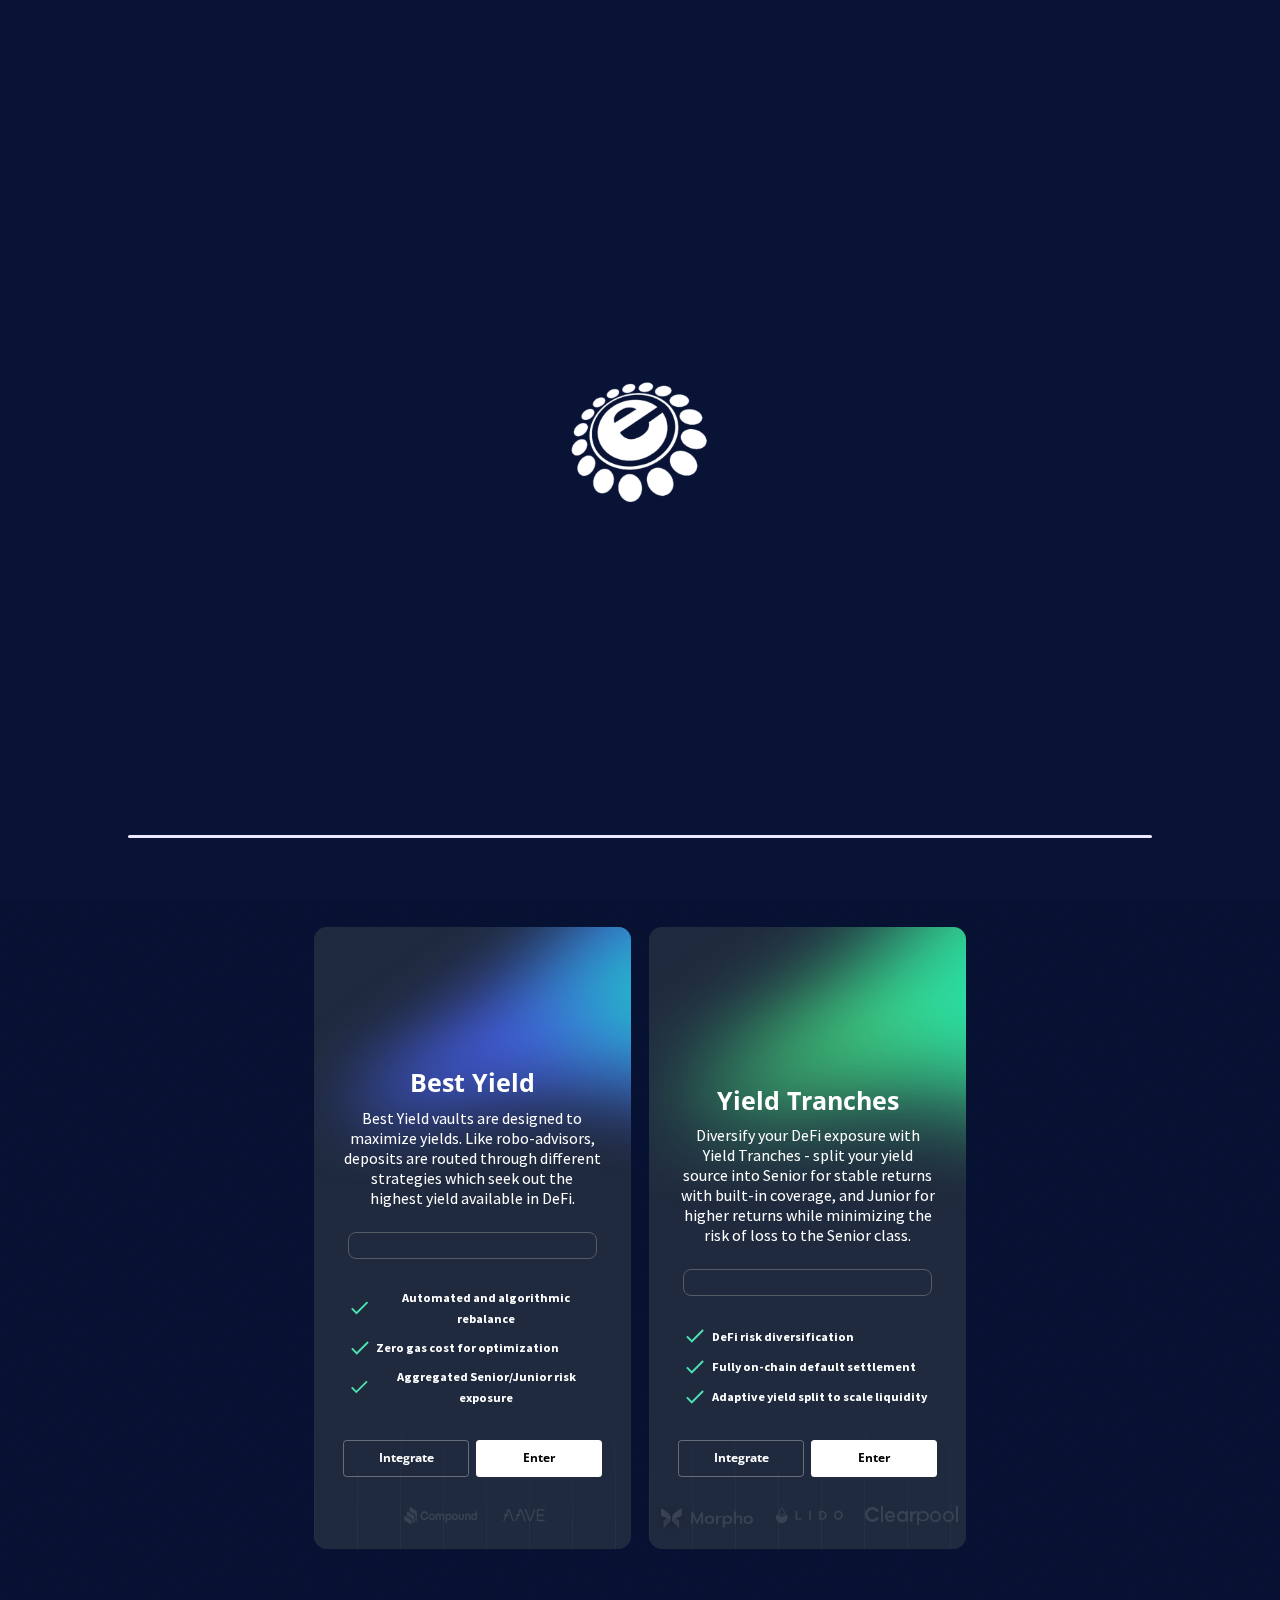
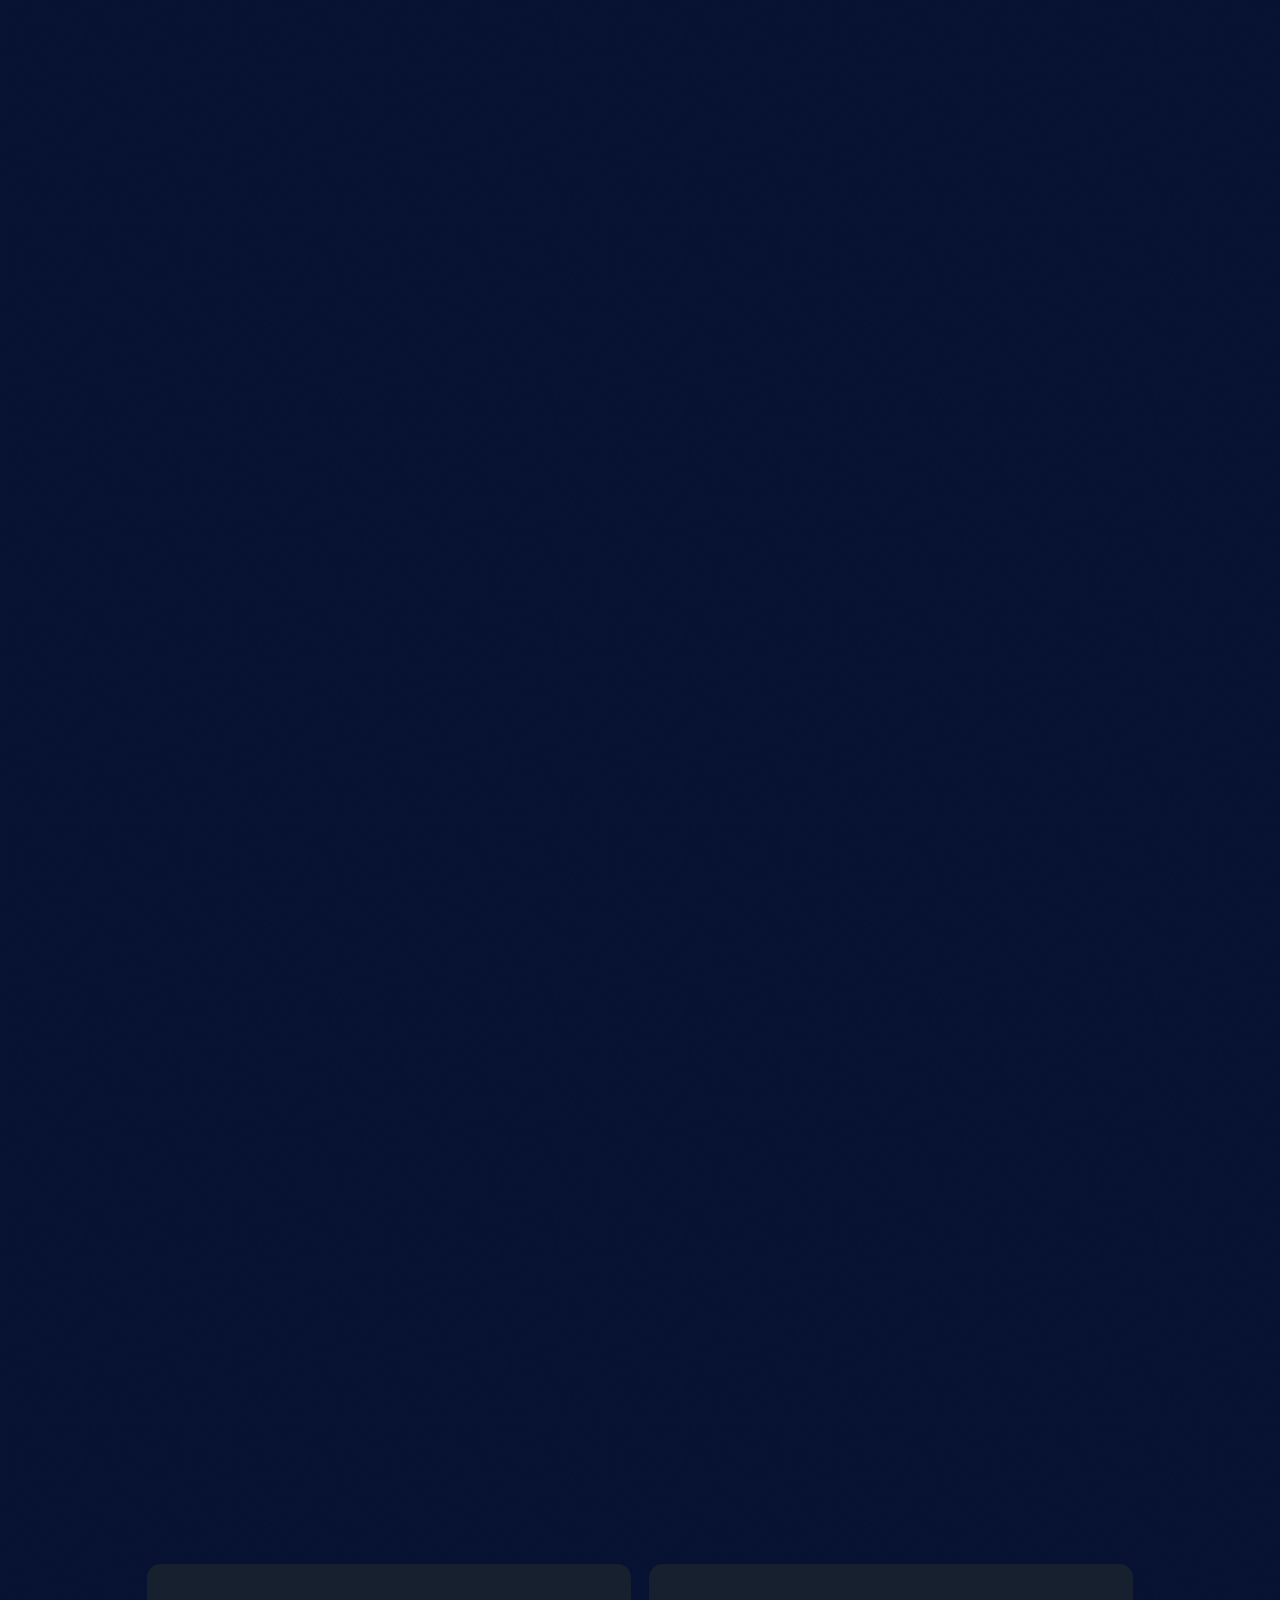
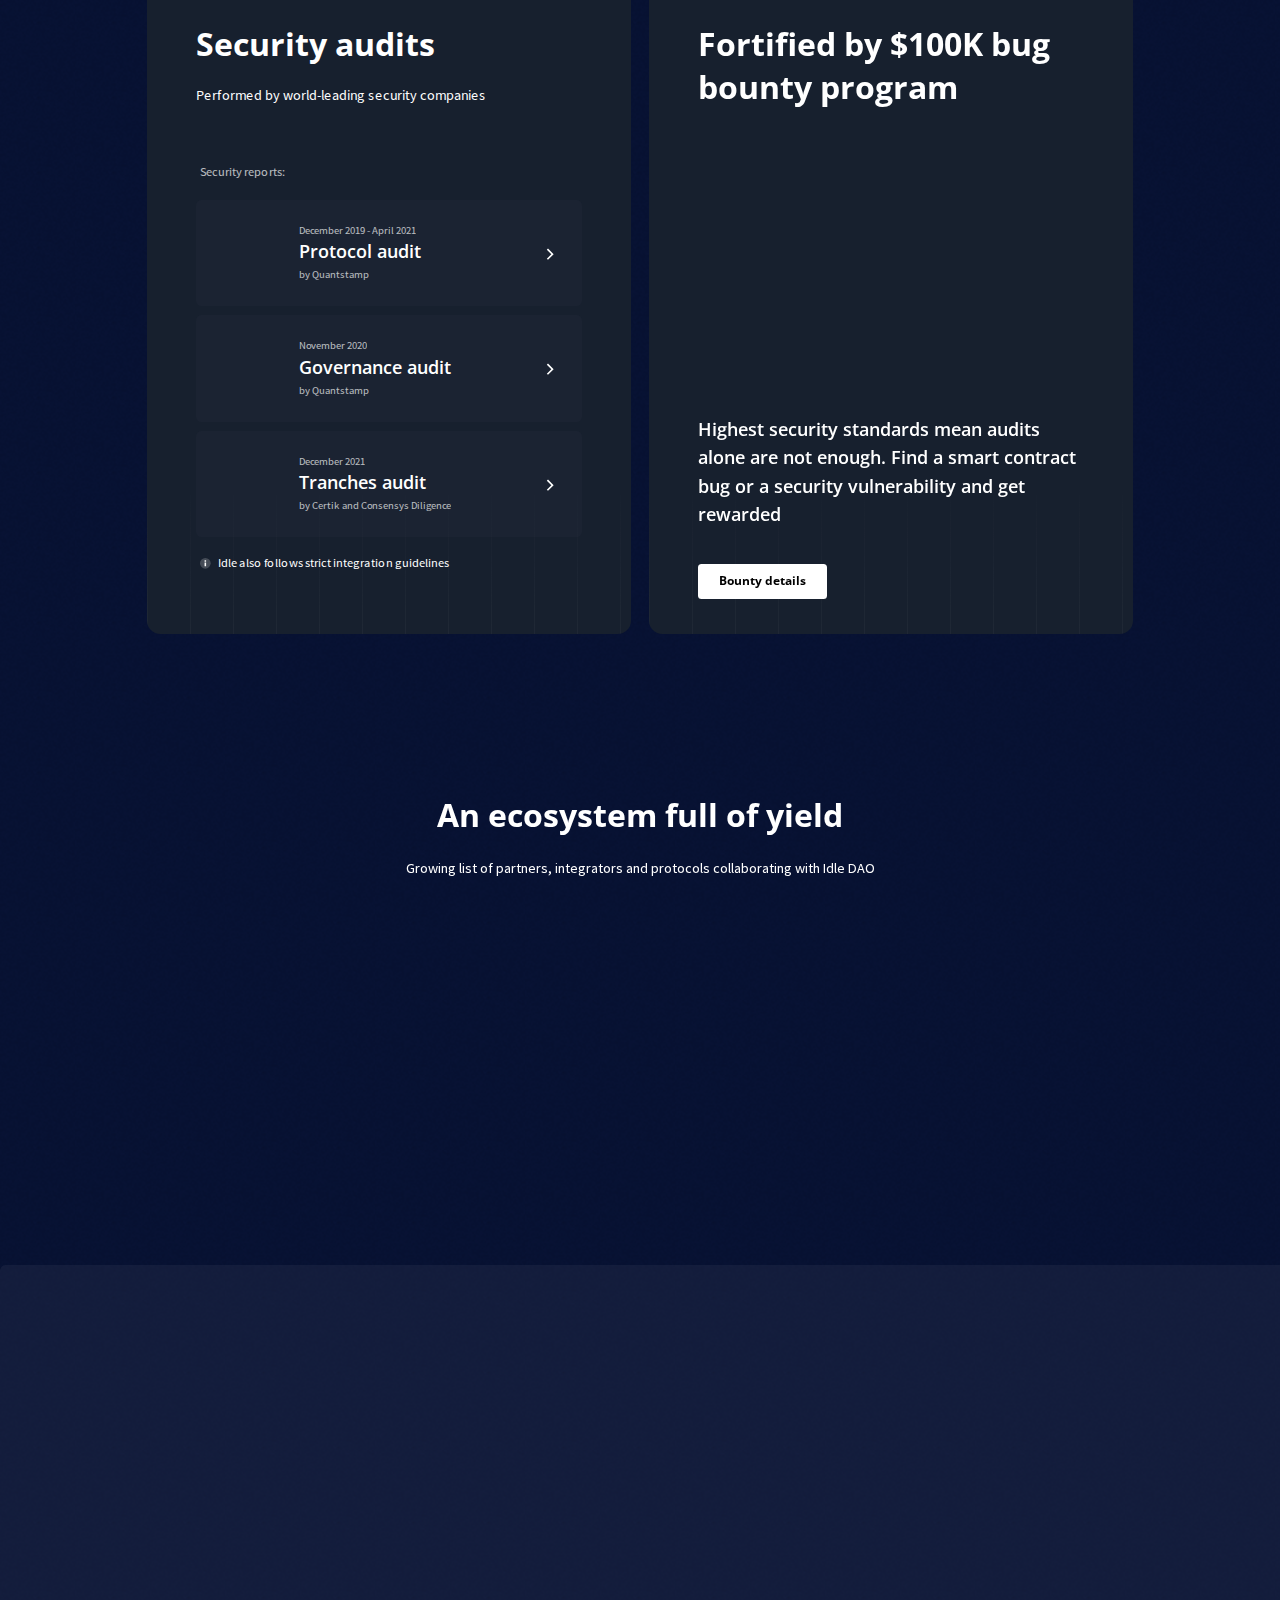
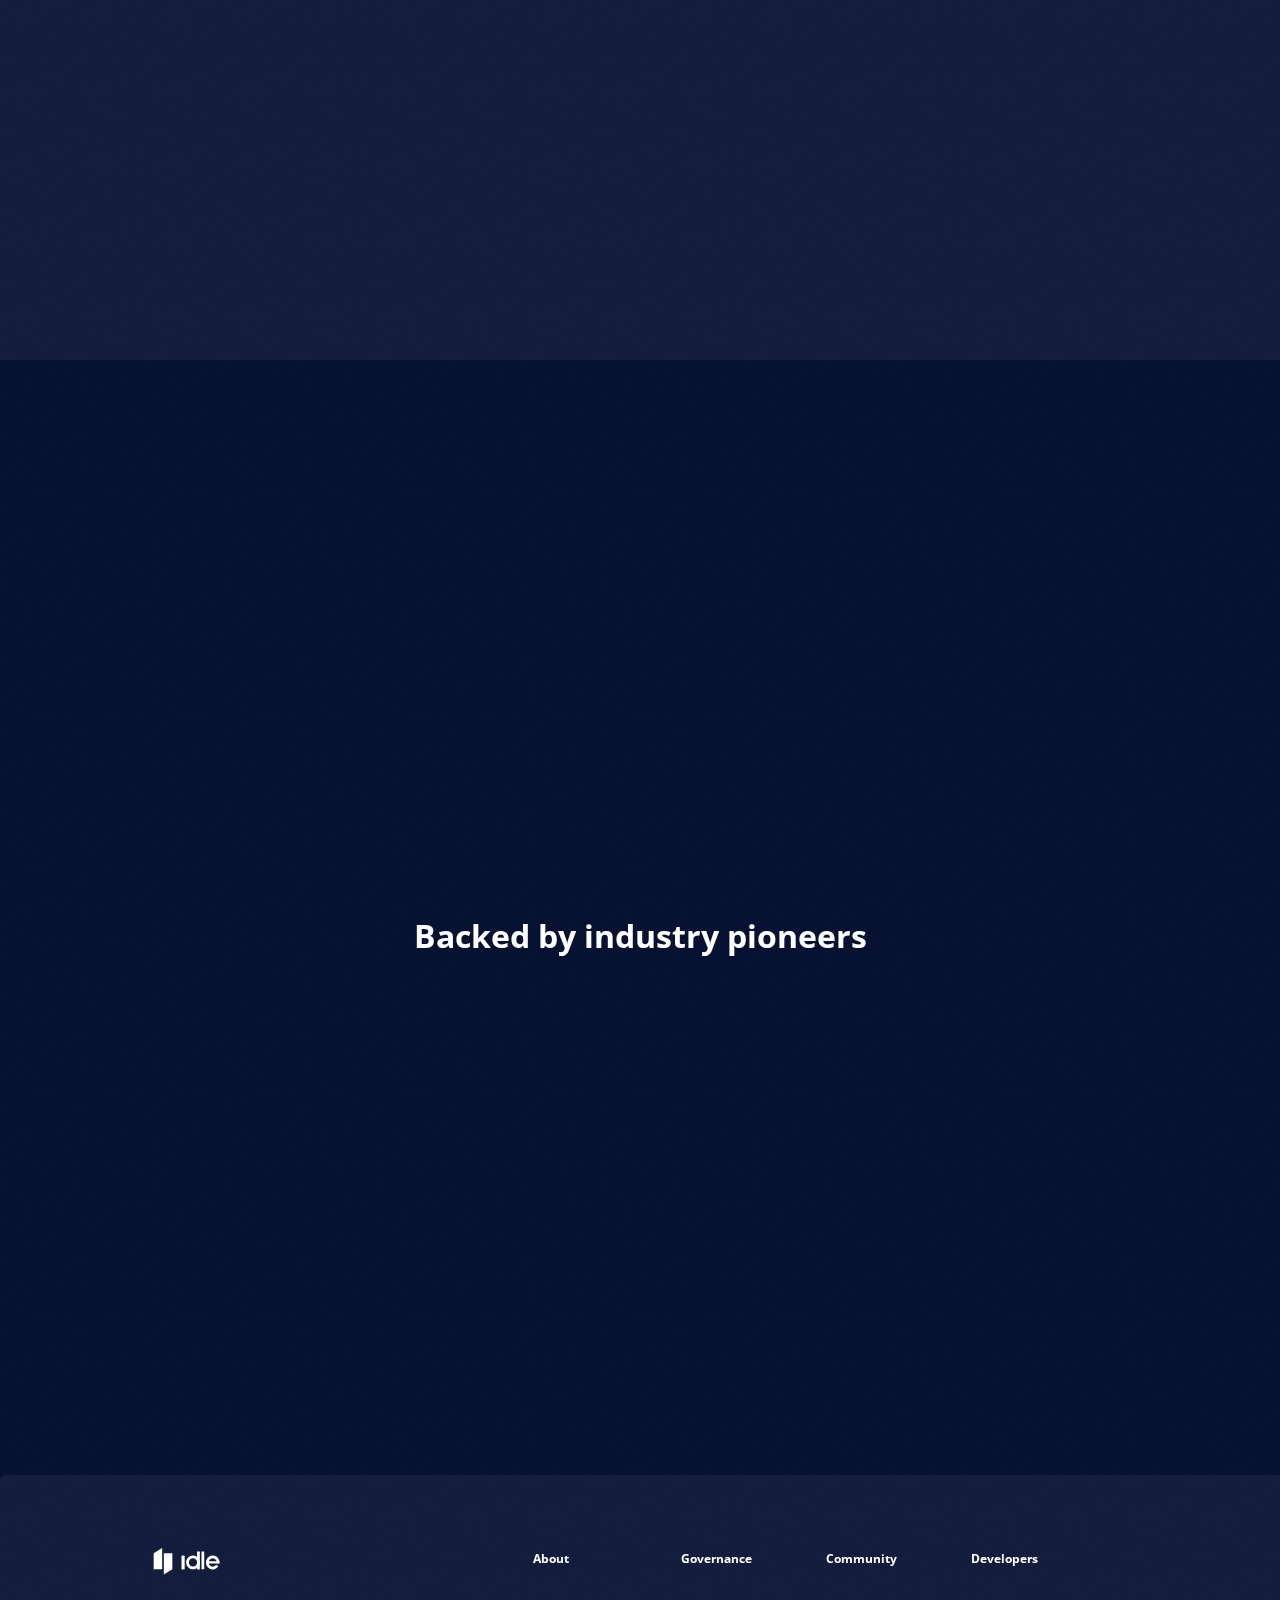
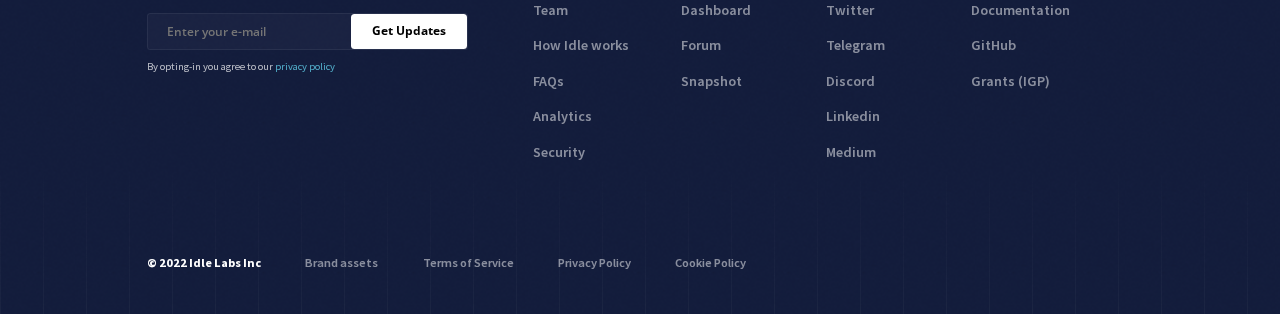
==== commit 63d2c0a6: "updated" ====
--- a/no-script.html
+++ b/no-script.html
@@ -1,26 +1,29 @@
 
 <!DOCTYPE html>
 <html lang=en>
+
+<!-- Mirrored from idle.finance/no-script.html by HTTrack Website Copier/3.x [XR&CO'2014], Fri, 28 Apr 2023 09:16:48 GMT -->
+<!-- Added by HTTrack --><meta http-equiv="content-type" content="text/html;charset=utf-8" /><!-- /Added by HTTrack -->
 <head>
 <meta charset=utf-8>
 <title>Enable JavaScript</title>
 <meta name=robots content=noindex>
 <script>window.location.href="/"</script>
-<link rel=alternate hreflang=x-default href=http://localhost:8080/ >
-<link rel=preload as=image href="assets/img/bgCircles-desktop1.813090.svg">
-<link rel=preload as=image href="assets/img/bgCircles-tablet1.5742b5.svg">
-<link rel=preload as=image href="assets/img/video-placeholder.2851c4.png">
-<link rel=apple-touch-icon sizes=180x180 href="assets/img/apple-touch-icon.627d3f.png">
-<link rel=icon type=image/png sizes=32x32 href="assets/img/favicon-32x32.289f89.png">
-<link rel=icon type=image/png sizes=16x16 href="assets/img/favicon-16x16.7bce08.png">
-<link rel=manifest href="assets/site.webmanifest">
-<link rel=mask-icon href="assets/img/safari-pinned-tab.f50ffe.svg" color=#5bbad5>
+<link rel=alternate hreflang=x-default href=../localhost_8080/index.html >
+<link rel=preload as=image href=assets/img/bgCircles-desktop1.813090.svg>
+<link rel=preload as=image href=assets/img/bgCircles-tablet1.5742b5.svg>
+<link rel=preload as=image href=assets/img/video-placeholder.2851c4.png>
+<link rel=apple-touch-icon sizes=180x180 href=assets/img/apple-touch-icon.627d3f.png>
+<link rel=icon type=image/png sizes=32x32 href=assets/img/favicon-32x32.289f89.png>
+<link rel=icon type=image/png sizes=16x16 href=assets/img/favicon-16x16.7bce08.png>
+<link rel=manifest href=assets/site.webmanifest>
+<link rel=mask-icon href=assets/img/safari-pinned-tab.f50ffe.svg color=#5bbad5>
 <meta name=msapplication-TileColor content=#2b5797>
 <meta name=theme-color content=#ffffff>
-<link href="24.f4e182.css" rel=stylesheet>
-<link href="no-script.f18c16.css" rel=stylesheet>
+<link href=24.f4e182.css rel=stylesheet>
+<link href=no-script.f18c16.css rel=stylesheet>
 <script>window.ga=window.ga||function(){(ga.q=ga.q||[]).push(arguments)},ga.l=+new Date,ga("create","UA-156373850-1","auto"),ga("send","pageview")</script>
-<script async src=https://www.google-analytics.com/analytics.js></script>
+<script async src=../www.google-analytics.com/analytics.js></script>
 </head>
 <body class=locale-en>
 @inline css here@
@@ -28,7 +31,7 @@
 <section class=no-script__section>
 <div class=no-script__container>
 <div class=no-script__logo-block>
-<img src="assets/img/logo.315484.png" alt="Idle finance logo" class=no-script__logo-block__image>
+<img src=assets/img/logo.315484.png alt="Idle finance logo" class=no-script__logo-block__image>
 </div>
 <div class=no-script__text-block>
 <h2 class="no-script__text-block__title title-no-script">JavaScript Required</h2>
@@ -45,4 +48,6 @@
 </section>
 </main>
 </body>
+
+<!-- Mirrored from idle.finance/no-script.html by HTTrack Website Copier/3.x [XR&CO'2014], Fri, 28 Apr 2023 09:16:50 GMT -->
 </html>
